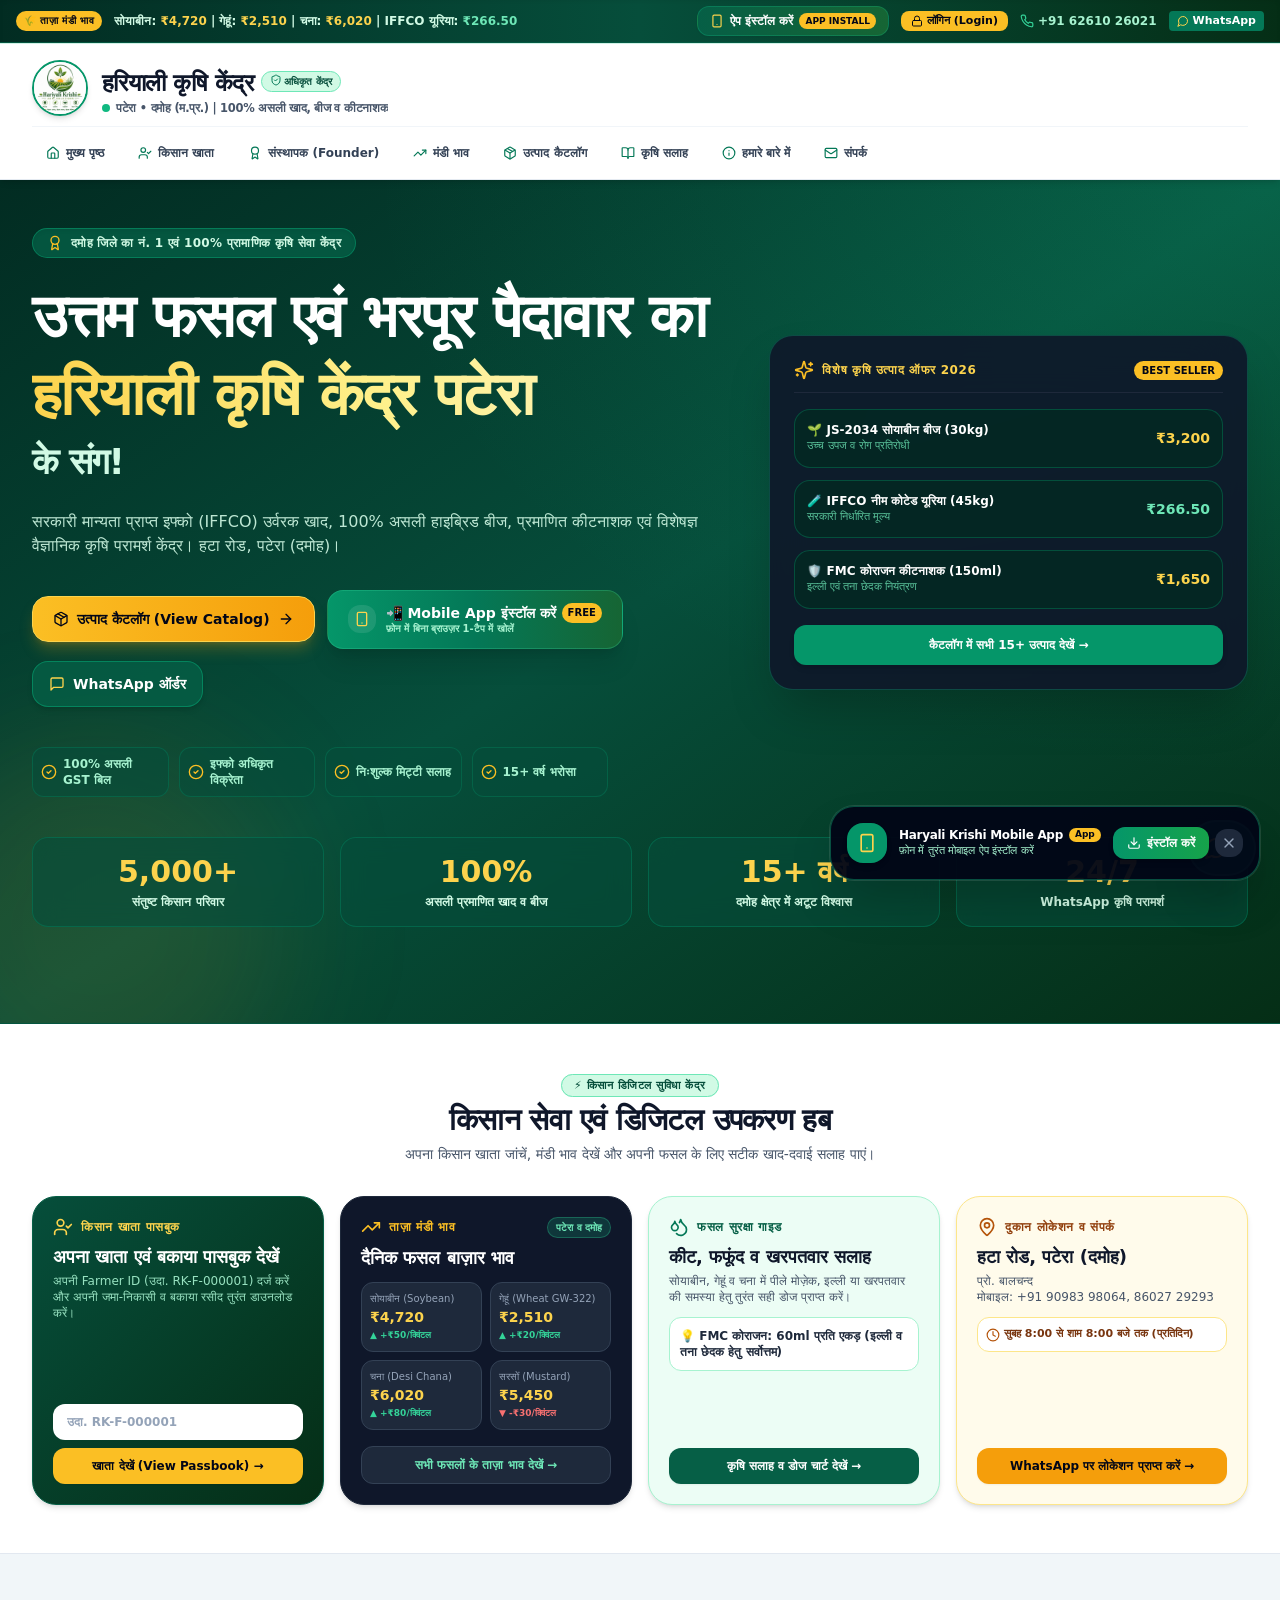
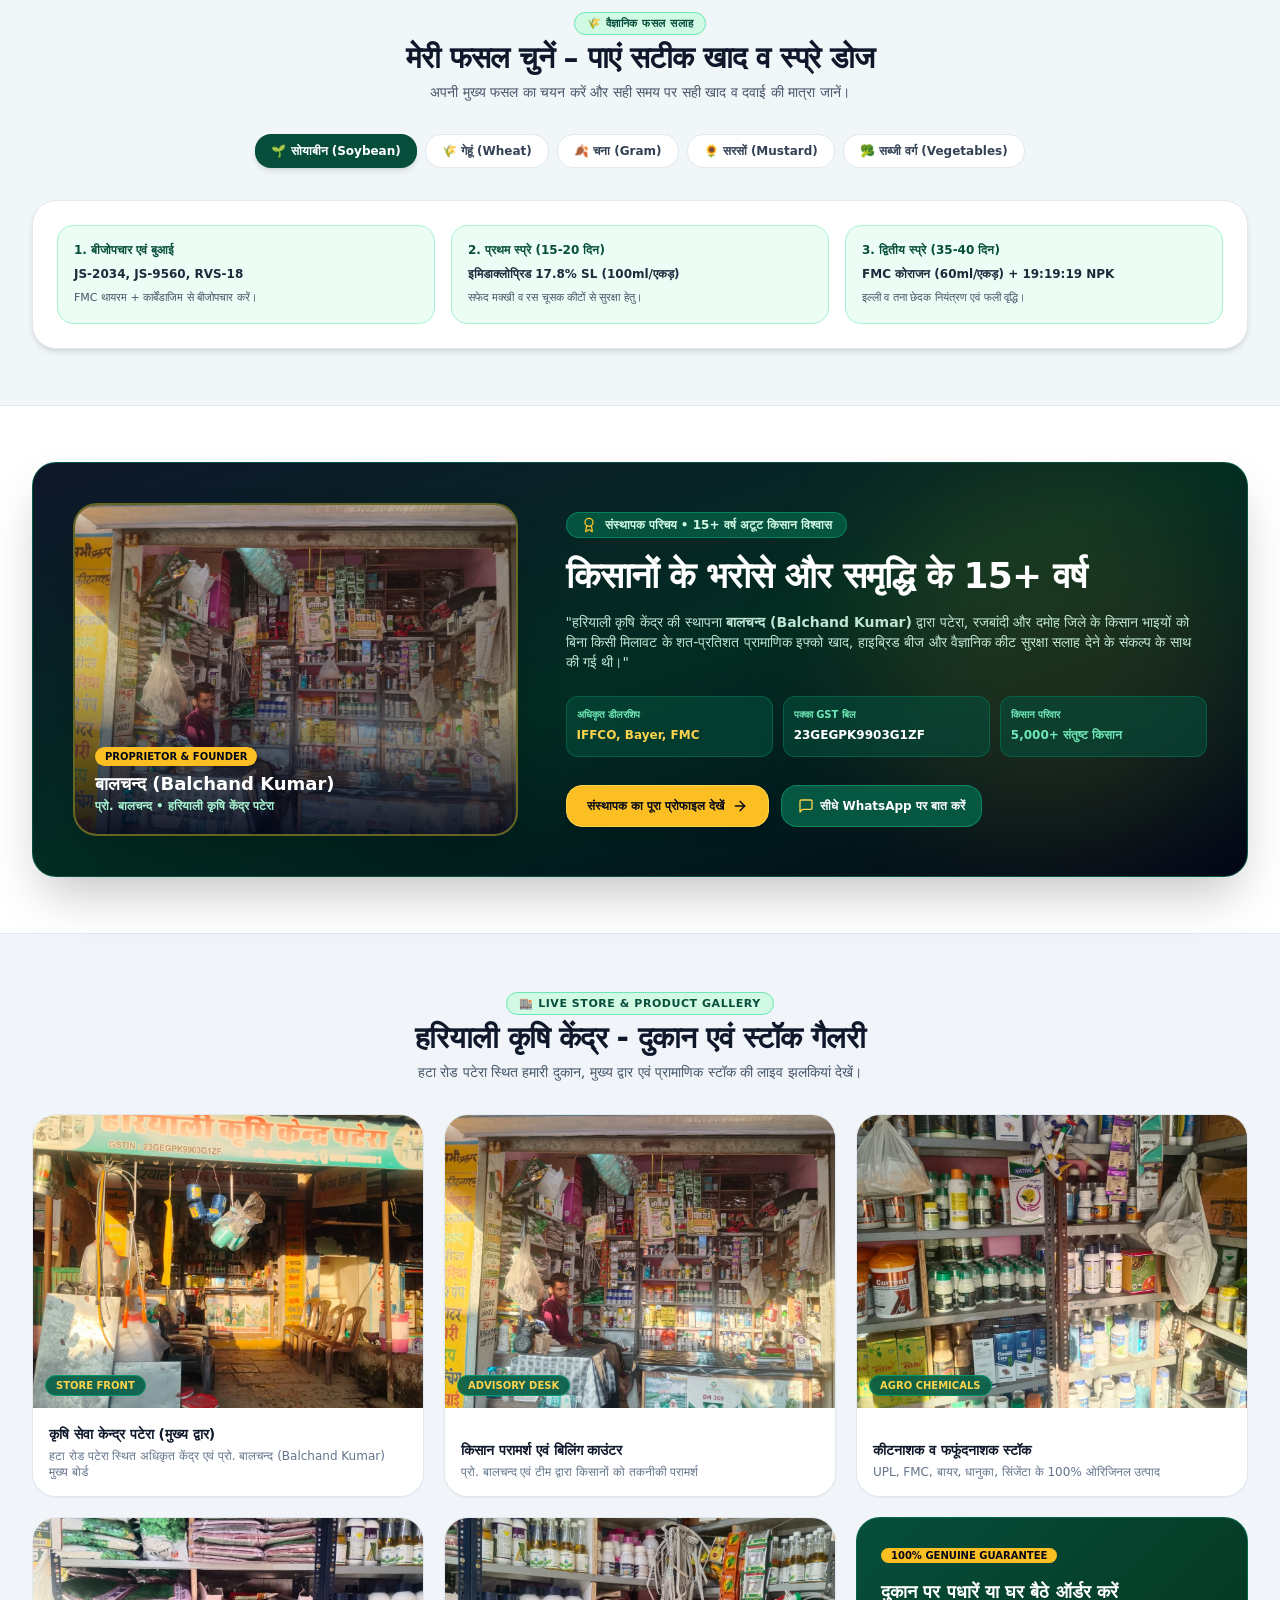
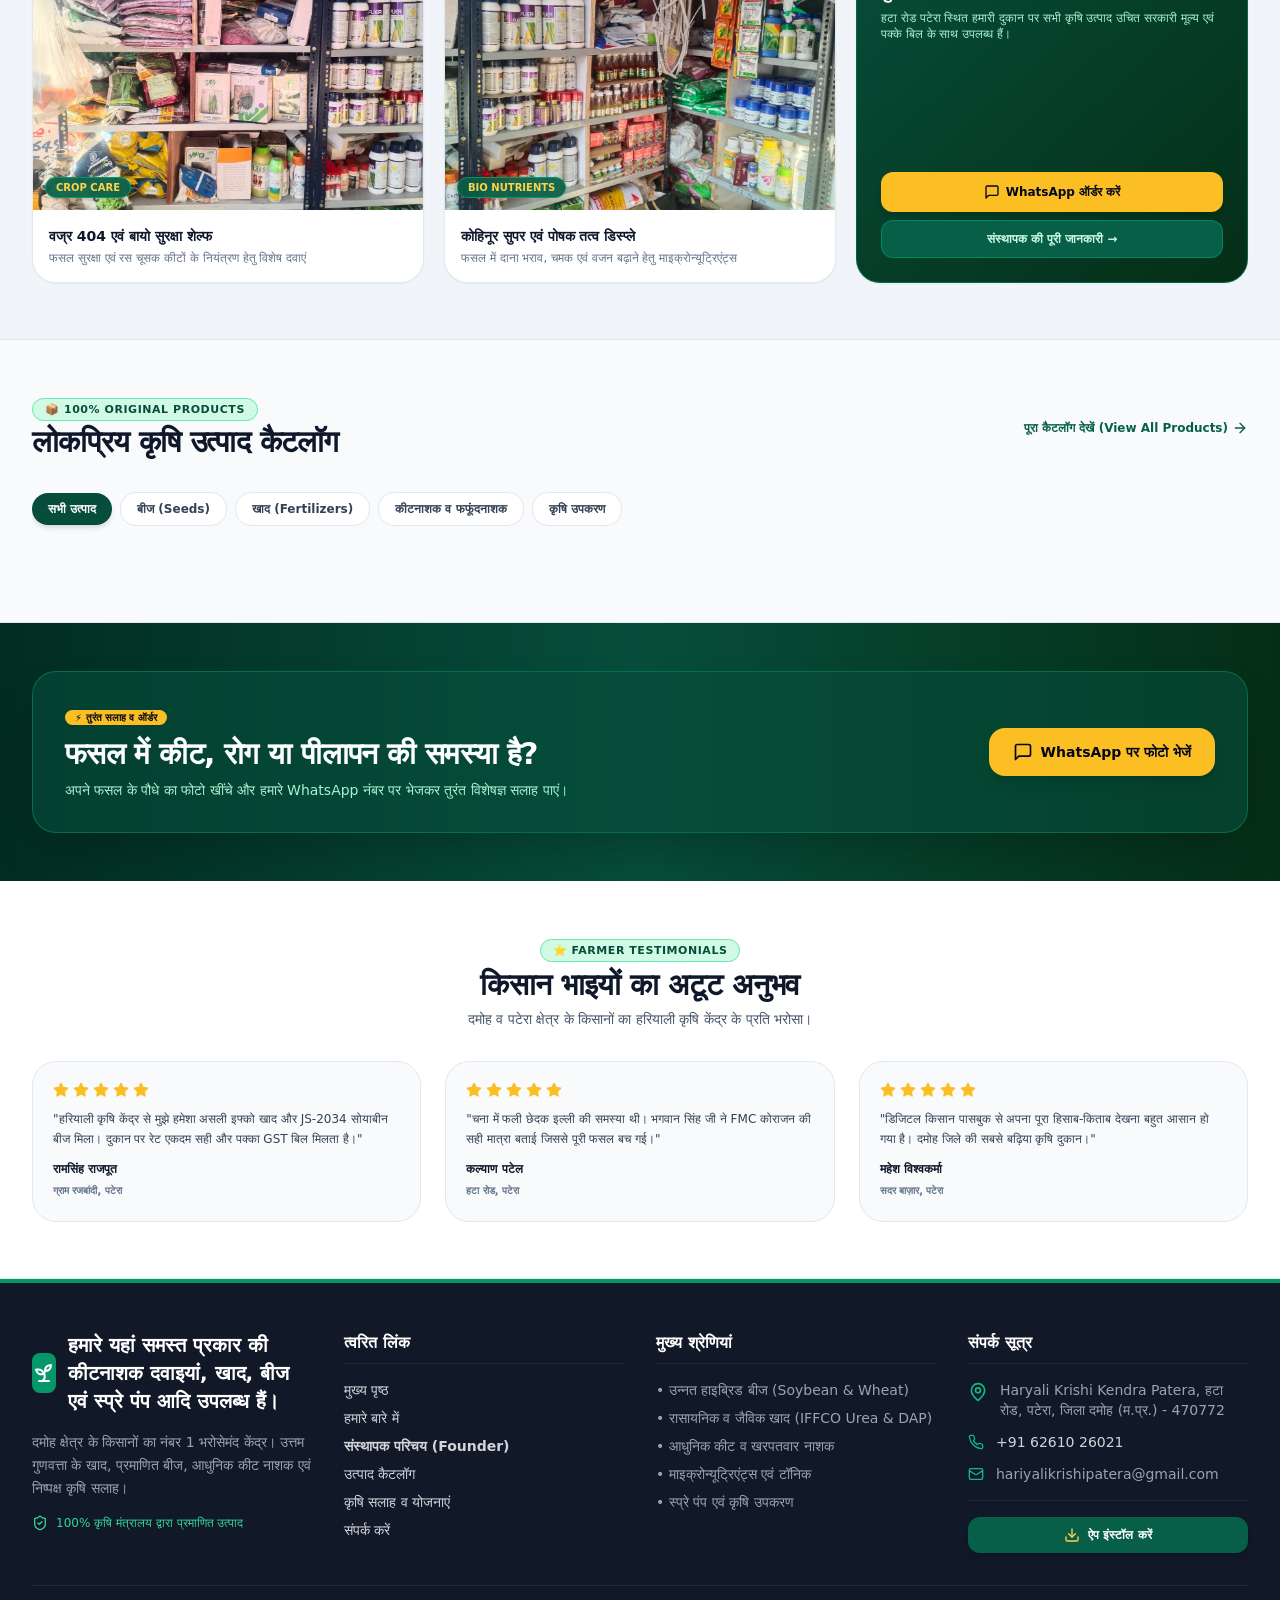
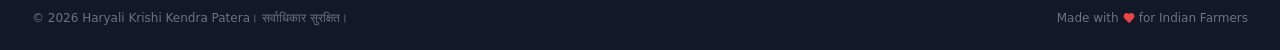
==== about/index.html @ ace5ccc9 "Initial production-grade open-source release" ====
<!doctype html>
<html lang="hi" dir="ltr">
  <head>
    <meta http-equiv="Cache-Control" content="no-cache, no-store, must-revalidate" />
    <meta http-equiv="Pragma" content="no-cache" />
    <meta http-equiv="Expires" content="0" />
    <meta charset="UTF-8" />
    <meta name="viewport" content="width=device-width, initial-scale=1.0, maximum-scale=5.0, user-scalable=yes, viewport-fit=cover" />
    <meta http-equiv="X-UA-Compatible" content="IE=edge" />

    <!-- Favicon & PWA Icons -->
    <link rel="icon" type="image/png" sizes="32x32" href="/favicon-32x32.png" />
    <link rel="icon" type="image/png" sizes="16x16" href="/favicon-16x16.png" />
    <link rel="icon" type="image/png" href="/favicon.png" />
    <link rel="icon" type="image/jpeg" href="/logo.jpg" />
    <link rel="shortcut icon" type="image/x-icon" href="/favicon.ico" />
    <link rel="apple-touch-icon" sizes="180x180" href="/apple-touch-icon.png" />
    <link rel="manifest" href="/site.webmanifest" />
    <meta name="theme-color" content="#047857" />
    <meta name="color-scheme" content="light dark" />

    <!-- Google Typography Fonts -->
    <link rel="preconnect" href="https://fonts.googleapis.com" />
    <link rel="preconnect" href="https://fonts.gstatic.com" crossorigin />
    <link href="https://fonts.googleapis.com/css2?family=Hind:wght@400;500;600;700&family=Plus+Jakarta+Sans:wght@400;500;600;700;800&display=swap" rel="stylesheet" />

    <!-- Primary SEO Meta Tags -->
    <title>हरियाली कृषि केंद्र पटेरा | Hariyali Krishi Kendra • प्रो. बालचन्द (Balchand Kumar) (Balchand Kumar)</title>
    <meta name="title" content="हरियाली कृषि केंद्र पटेरा | Hariyali Krishi Kendra • प्रो. बालचन्द (Balchand Kumar) (Balchand Kumar)" />
    <meta name="description" content="हरियाली कृषि केंद्र, मेन रोड, पटेरा (दमोह म.प्र.) 470772 — प्रो. बालचन्द (Balchand Kumar) (+91 62610 26021)। 100% असली प्रमाणित बीज, इफ्को खाद (यूरिया, डीएपी), कीटनाशक, फफूंदनाशक, टॉनिक व रोजाना लाइव मंडी भाव। GSTIN: 23GEGPK9903G1ZF।" />
    <meta name="keywords" content="हरियाली कृषि केंद्र, हरियाली कृषि केंद्र पटेरा, बालचन्द पटेरा, Hariyali Krishi Kendra, Balchand Kumar, Hariyali Krishi Agri Solutions, fertilizer shop patera, seed store patera damoh, patera mandi bhav, damoh krishi kendra, IFFCO urea patera, kisaan dukan patera, 23GEGPK9903G1ZF" />
    <meta name="author" content="Balchand Kumar - Hariyali Krishi Kendra Patera" />
    <meta name="robots" content="index, follow, max-image-preview:large, max-snippet:-1, max-video-preview:-1" />
    <link rel="canonical" href="https://greenyellow-clam-355217.hostingersite.com/" />

    <!-- GEO / Local Search Geographic Tags (Patera, Damoh, MP) -->
    <meta name="geo.region" content="IN-MP" />
    <meta name="geo.placename" content="Main Road, Patera, Damoh, Madhya Pradesh, 470772, India" />
    <meta name="geo.position" content="23.9960;79.6823" />
    <meta name="ICBM" content="23.9960, 79.6823" />

    <!-- Open Graph (OG) / WhatsApp / Facebook Link Sharing Meta Tags -->
    <meta property="og:type" content="business.business" />
    <meta property="og:site_name" content="हरियाली कृषि केंद्र पटेरा (Hariyali Krishi Kendra)" />
    <meta property="og:title" content="हरियाली कृषि केंद्र पटेरा | प्रो. बालचन्द (Balchand Kumar)" />
    <meta property="og:description" content="किसान का विश्वास, हमारी पहचान - सरकारी मान्यता प्राप्त बीज, इफ्को उर्वरक खाद, कीटनाशक व दैनिक लाइव मंडी भाव | मेन रोड पटेरा (दमोह म.प्र.) फोन: +91 62610 26021" />
    <meta property="og:url" content="https://greenyellow-clam-355217.hostingersite.com/" />
    <meta property="og:image" content="https://greenyellow-clam-355217.hostingersite.com/store_front.jpg" />
    <meta property="og:image:secure_url" content="https://greenyellow-clam-355217.hostingersite.com/store_front.jpg" />
    <meta property="og:image:type" content="image/jpeg" />
    <meta property="og:image:width" content="1200" />
    <meta property="og:image:height" content="630" />
    <meta property="og:image:alt" content="हरियाली कृषि केंद्र पटेरा मुख्य दुकान" />
    <meta property="og:locale" content="hi_IN" />
    <meta property="business:contact_data:street_address" content="Main Road, Patera" />
    <meta property="business:contact_data:locality" content="Patera" />
    <meta property="business:contact_data:region" content="Madhya Pradesh" />
    <meta property="business:contact_data:postal_code" content="470772" />
    <meta property="business:contact_data:country_name" content="India" />
    <meta property="business:contact_data:phone_number" content="+916261026021" />

    <!-- Twitter Card Meta Tags -->
    <meta name="twitter:card" content="summary_large_image" />
    <meta name="twitter:url" content="https://greenyellow-clam-355217.hostingersite.com/" />
    <meta name="twitter:title" content="हरियाली कृषि केंद्र पटेरा | Hariyali Krishi Kendra" />
    <meta name="twitter:description" content="किसान का विश्वास, हमारी पहचान - सरकारी मान्यता प्राप्त बीज, इफ्को उर्वरक खाद, कीटनाशक व दैनिक मंडी भाव | प्रो. बालचन्द (Balchand Kumar) (+91 62610 26021)" />
    <meta name="twitter:image" content="https://greenyellow-clam-355217.hostingersite.com/store_front.jpg" />
    <meta name="twitter:image:alt" content="Hariyali Krishi Kendra Patera" />

    <!-- JSON-LD Multi-Schema Structured Data (Schema.org / GEO / AEO AI Search) -->

    <!-- Schema 1: LocalBusiness & Agricultural Store -->
    <script type="application/ld+json">
    {
      "@context": "https://schema.org",
      "@graph": [
        {
          "@type": ["LocalBusiness", "Store", "AgriculturalBusiness"],
          "@id": "https://greenyellow-clam-355217.hostingersite.com/#store",
          "name": "हरियाली कृषि केंद्र",
          "alternateName": [
            "हरियाली कृषि केंद्र पटेरा",
            "Hariyali Krishi Kendra",
            "Hariyali Krishi Kendra Patera",
            "Hariyali Krishi Agri Solutions",
            "बालचन्द कृषि केंद्र पटेरा"
          ],
          "legalName": "Hariyali Krishi Kendra",
          "url": "https://greenyellow-clam-355217.hostingersite.com/",
          "logo": "https://greenyellow-clam-355217.hostingersite.com/logo.jpg",
          "image": [
            "https://greenyellow-clam-355217.hostingersite.com/store_front.jpg",
            "https://greenyellow-clam-355217.hostingersite.com/store_counter.jpg",
            "https://greenyellow-clam-355217.hostingersite.com/logo.jpg"
          ],
          "description": "हरियाली कृषि केंद्र, पटेरा (दमोह म.प्र.) — प्रोप्राइटर: बालचन्द (Balchand Kumar) (+91 62610 26021)। 100% असली प्रमाणित बीज, इफ्को खाद (यूरिया, डीएपी), आधुनिक कीटनाशक, फफूंदनाशक, टॉनिक व रोजाना लाइव मंडी भाव। GSTIN: 23GEGPK9903G1ZF।",
          "slogan": "किसान का विश्वास, हमारी पहचान",
          "telephone": "+916261026021",
          "email": "hariyalikrishipatera@gmail.com",
          "vatID": "23GEGPK9903G1ZF",
          "taxID": "23GEGPK9903G1ZF",
          "priceRange": "₹₹",
          "currenciesAccepted": "INR",
          "paymentAccepted": "Cash, UPI, PhonePe, Google Pay, Bank Transfer, Udhaar",
          "address": {
            "@type": "PostalAddress",
            "streetAddress": "Main Road, Patera",
            "addressLocality": "Patera",
            "addressRegion": "Madhya Pradesh",
            "postalCode": "470772",
            "addressCountry": "IN"
          },
          "geo": {
            "@type": "GeoCoordinates",
            "latitude": 23.995993,
            "longitude": 79.682277
          },
          "hasMap": "https://share.google/1FEpTYPZOABbz85Vl",
          "areaServed": [
            { "@type": "AdministrativeArea", "name": "Patera" },
            { "@type": "AdministrativeArea", "name": "Damoh" },
            { "@type": "AdministrativeArea", "name": "Hatta" },
            { "@type": "AdministrativeArea", "name": "Madhya Pradesh" }
          ],
          "openingHoursSpecification": [
            {
              "@type": "OpeningHoursSpecification",
              "dayOfWeek": ["Monday", "Tuesday", "Wednesday", "Thursday", "Friday", "Saturday", "Sunday"],
              "opens": "07:00",
              "closes": "20:00"
            }
          ],
          "founder": {
            "@type": "Person",
            "@id": "https://greenyellow-clam-355217.hostingersite.com/#founder",
            "name": "बालचन्द (Balchand Kumar)",
            "alternateName": ["Balchand Kumar", "बालचन्द पटेरा"],
            "jobTitle": "प्रोप्राइटर एवं मुख्य संचालक (Proprietor)",
            "telephone": "+916261026021",
            "email": "hariyalikrishipatera@gmail.com",
            "address": {
              "@type": "PostalAddress",
              "streetAddress": "Main Road",
              "addressLocality": "Patera",
              "addressRegion": "Madhya Pradesh",
              "postalCode": "470772",
              "addressCountry": "IN"
            }
          },
          "sameAs": [
            "https://wa.me/916261026021",
            "https://share.google/1FEpTYPZOABbz85Vl",
            "https://greenyellow-clam-355217.hostingersite.com/"
          ]
        },
        {
          "@type": "WebSite",
          "@id": "https://greenyellow-clam-355217.hostingersite.com/#website",
          "url": "https://greenyellow-clam-355217.hostingersite.com/",
          "name": "हरियाली कृषि केंद्र पटेरा",
          "description": "हरियाली कृषि केंद्र पटेरा का आधिकारिक डिजिटल कृषि पोर्टल व मंडी भाव",
          "publisher": {
            "@id": "https://greenyellow-clam-355217.hostingersite.com/#store"
          },
          "inLanguage": ["hi-IN", "en-IN"]
        },
        {
          "@type": "FAQPage",
          "@id": "https://greenyellow-clam-355217.hostingersite.com/#faq",
          "mainEntity": [
            {
              "@type": "Question",
              "name": "हरियाली कृषि केंद्र पटेरा कहां स्थित है?",
              "acceptedAnswer": {
                "@type": "Answer",
                "text": "हरियाली कृषि केंद्र मेन रोड, पटेरा, जिला दमोह (मध्य प्रदेश) - 470772 में स्थित है। प्रोप्राइटर: बालचन्द (Balchand Kumar)। संपर्क मोबाइल व WhatsApp: +91 62610 26021।"
              }
            },
            {
              "@type": "Question",
              "name": "हरियाली कृषि केंद्र का जीएसटी नंबर (GSTIN) क्या है?",
              "acceptedAnswer": {
                "@type": "Answer",
                "text": "हरियाली कृषि केंद्र का आधिकारिक एवं वैध जीएसटी नंबर 23GEGPK9903G1ZF है।"
              }
            },
            {
              "@type": "Question",
              "name": "हरियाली कृषि केंद्र पर कौन-कौन से कृषि उत्पाद मिलते हैं?",
              "acceptedAnswer": {
                "@type": "Answer",
                "text": "यहाँ 100% असली व प्रमाणित बीज (सोयाबीन, गेहूं, चना, सरसों), इफ्को खाद (यूरिया, डीएपी, एनपीके, नैनो यूरिया), ब्रांडेड कीटनाशक, खरपतवारनाशक, फफूंदनाशक, टॉनिक एवं कृषि स्प्रे उपकरण पक्के बिल के साथ मिलते हैं।"
              }
            },
            {
              "@type": "Question",
              "name": "दमोह और पटेरा का आज का लाइव मंडी भाव कैसे देखें?",
              "acceptedAnswer": {
                "@type": "Answer",
                "text": "हरियाली कृषि केंद्र की आधिकारिक वेबसाइट पर रोजाना दमोह, पटेरा व आसपास की मंडियों के सोयाबीन, चना, गेहूं, सरसों व मसूर के दैनिक ताजा मंडी भाव लाइव देखे जा सकते हैं।"
              }
            }
          ]
        }
      ]
    }
    </script>
    <script type="module" crossorigin src="/assets/index-HKK2026.js"></script>
    <link rel="stylesheet" crossorigin href="/assets/index-bU7Eu-W5.css">
  </head>
  <body>
    <div id="root"></div>
  </body>
</html>
---- assets/index-bU7Eu-W5.css ----
*,:before,:after{--tw-border-spacing-x: 0;--tw-border-spacing-y: 0;--tw-translate-x: 0;--tw-translate-y: 0;--tw-rotate: 0;--tw-skew-x: 0;--tw-skew-y: 0;--tw-scale-x: 1;--tw-scale-y: 1;--tw-pan-x: ;--tw-pan-y: ;--tw-pinch-zoom: ;--tw-scroll-snap-strictness: proximity;--tw-gradient-from-position: ;--tw-gradient-via-position: ;--tw-gradient-to-position: ;--tw-ordinal: ;--tw-slashed-zero: ;--tw-numeric-figure: ;--tw-numeric-spacing: ;--tw-numeric-fraction: ;--tw-ring-inset: ;--tw-ring-offset-width: 0px;--tw-ring-offset-color: #fff;--tw-ring-color: rgb(59 130 246 / .5);--tw-ring-offset-shadow: 0 0 #0000;--tw-ring-shadow: 0 0 #0000;--tw-shadow: 0 0 #0000;--tw-shadow-colored: 0 0 #0000;--tw-blur: ;--tw-brightness: ;--tw-contrast: ;--tw-grayscale: ;--tw-hue-rotate: ;--tw-invert: ;--tw-saturate: ;--tw-sepia: ;--tw-drop-shadow: ;--tw-backdrop-blur: ;--tw-backdrop-brightness: ;--tw-backdrop-contrast: ;--tw-backdrop-grayscale: ;--tw-backdrop-hue-rotate: ;--tw-backdrop-invert: ;--tw-backdrop-opacity: ;--tw-backdrop-saturate: ;--tw-backdrop-sepia: ;--tw-contain-size: ;--tw-contain-layout: ;--tw-contain-paint: ;--tw-contain-style: }::backdrop{--tw-border-spacing-x: 0;--tw-border-spacing-y: 0;--tw-translate-x: 0;--tw-translate-y: 0;--tw-rotate: 0;--tw-skew-x: 0;--tw-skew-y: 0;--tw-scale-x: 1;--tw-scale-y: 1;--tw-pan-x: ;--tw-pan-y: ;--tw-pinch-zoom: ;--tw-scroll-snap-strictness: proximity;--tw-gradient-from-position: ;--tw-gradient-via-position: ;--tw-gradient-to-position: ;--tw-ordinal: ;--tw-slashed-zero: ;--tw-numeric-figure: ;--tw-numeric-spacing: ;--tw-numeric-fraction: ;--tw-ring-inset: ;--tw-ring-offset-width: 0px;--tw-ring-offset-color: #fff;--tw-ring-color: rgb(59 130 246 / .5);--tw-ring-offset-shadow: 0 0 #0000;--tw-ring-shadow: 0 0 #0000;--tw-shadow: 0 0 #0000;--tw-shadow-colored: 0 0 #0000;--tw-blur: ;--tw-brightness: ;--tw-contrast: ;--tw-grayscale: ;--tw-hue-rotate: ;--tw-invert: ;--tw-saturate: ;--tw-sepia: ;--tw-drop-shadow: ;--tw-backdrop-blur: ;--tw-backdrop-brightness: ;--tw-backdrop-contrast: ;--tw-backdrop-grayscale: ;--tw-backdrop-hue-rotate: ;--tw-backdrop-invert: ;--tw-backdrop-opacity: ;--tw-backdrop-saturate: ;--tw-backdrop-sepia: ;--tw-contain-size: ;--tw-contain-layout: ;--tw-contain-paint: ;--tw-contain-style: }*,:before,:after{box-sizing:border-box;border-width:0;border-style:solid;border-color:#e5e7eb}:before,:after{--tw-content: ""}html,:host{line-height:1.5;-webkit-text-size-adjust:100%;-moz-tab-size:4;-o-tab-size:4;tab-size:4;font-family:ui-sans-serif,system-ui,sans-serif,"Apple Color Emoji","Segoe UI Emoji",Segoe UI Symbol,"Noto Color Emoji";font-feature-settings:normal;font-variation-settings:normal;-webkit-tap-highlight-color:transparent}body{margin:0;line-height:inherit}hr{height:0;color:inherit;border-top-width:1px}abbr:where([title]){-webkit-text-decoration:underline dotted;text-decoration:underline dotted}h1,h2,h3,h4,h5,h6{font-size:inherit;font-weight:inherit}a{color:inherit;text-decoration:inherit}b,strong{font-weight:bolder}code,kbd,samp,pre{font-family:ui-monospace,SFMono-Regular,Menlo,Monaco,Consolas,Liberation Mono,Courier New,monospace;font-feature-settings:normal;font-variation-settings:normal;font-size:1em}small{font-size:80%}sub,sup{font-size:75%;line-height:0;position:relative;vertical-align:baseline}sub{bottom:-.25em}sup{top:-.5em}table{text-indent:0;border-color:inherit;border-collapse:collapse}button,input,optgroup,select,textarea{font-family:inherit;font-feature-settings:inherit;font-variation-settings:inherit;font-size:100%;font-weight:inherit;line-height:inherit;letter-spacing:inherit;color:inherit;margin:0;padding:0}button,select{text-transform:none}button,input:where([type=button]),input:where([type=reset]),input:where([type=submit]){-webkit-appearance:button;background-color:transparent;background-image:none}:-moz-focusring{outline:auto}:-moz-ui-invalid{box-shadow:none}progress{vertical-align:baseline}::-webkit-inner-spin-button,::-webkit-outer-spin-button{height:auto}[type=search]{-webkit-appearance:textfield;outline-offset:-2px}::-webkit-search-decoration{-webkit-appearance:none}::-webkit-file-upload-button{-webkit-appearance:button;font:inherit}summary{display:list-item}blockquote,dl,dd,h1,h2,h3,h4,h5,h6,hr,figure,p,pre{margin:0}fieldset{margin:0;padding:0}legend{padding:0}ol,ul,menu{list-style:none;margin:0;padding:0}dialog{padding:0}textarea{resize:vertical}input::-moz-placeholder,textarea::-moz-placeholder{opacity:1;color:#9ca3af}input::placeholder,textarea::placeholder{opacity:1;color:#9ca3af}button,[role=button]{cursor:pointer}:disabled{cursor:default}img,svg,video,canvas,audio,iframe,embed,object{display:block;vertical-align:middle}img,video{max-width:100%;height:auto}[hidden]:where(:not([hidden=until-found])){display:none}html,body{font-family:Plus Jakarta Sans,Hind,system-ui,-apple-system,sans-serif;overflow-x:hidden;max-width:100vw;width:100%;-webkit-tap-highlight-color:transparent;touch-action:manipulation;background-color:#f8fafc;color:#0f172a;-webkit-font-smoothing:antialiased;-moz-osx-font-smoothing:grayscale}@media (max-width: 640px){input,select,textarea{font-size:16px!important}}.container{width:100%}@media (min-width: 640px){.container{max-width:640px}}@media (min-width: 768px){.container{max-width:768px}}@media (min-width: 1024px){.container{max-width:1024px}}@media (min-width: 1280px){.container{max-width:1280px}}@media (min-width: 1536px){.container{max-width:1536px}}.pointer-events-none{pointer-events:none}.visible{visibility:visible}.invisible{visibility:hidden}.collapse{visibility:collapse}.static{position:static}.fixed{position:fixed}.absolute{position:absolute}.relative{position:relative}.sticky{position:sticky}.inset-0{top:0;right:0;bottom:0;left:0}.inset-x-0{left:0;right:0}.inset-y-0{top:0;bottom:0}.-bottom-24{bottom:-6rem}.-left-24{left:-6rem}.bottom-0{bottom:0}.bottom-2{bottom:.5rem}.bottom-20{bottom:5rem}.bottom-3{bottom:.75rem}.bottom-4{bottom:1rem}.bottom-6{bottom:1.5rem}.left-0{left:0}.left-2{left:.5rem}.left-2\.5{left:.625rem}.left-3{left:.75rem}.left-3\.5{left:.875rem}.right-0{right:0}.right-2{right:.5rem}.right-3{right:.75rem}.right-4{right:1rem}.right-6{right:1.5rem}.top-0{top:0}.top-1\/2{top:50%}.top-2{top:.5rem}.top-2\.5{top:.625rem}.top-3{top:.75rem}.top-3\.5{top:.875rem}.top-4{top:1rem}.top-full{top:100%}.z-10{z-index:10}.z-20{z-index:20}.z-30{z-index:30}.z-40{z-index:40}.z-50{z-index:50}.z-\[100\]{z-index:100}.col-span-1{grid-column:span 1 / span 1}.col-span-12{grid-column:span 12 / span 12}.col-span-2{grid-column:span 2 / span 2}.col-span-3{grid-column:span 3 / span 3}.col-span-4{grid-column:span 4 / span 4}.col-span-5{grid-column:span 5 / span 5}.col-span-6{grid-column:span 6 / span 6}.col-span-7{grid-column:span 7 / span 7}.mx-1{margin-left:.25rem;margin-right:.25rem}.mx-2{margin-left:.5rem;margin-right:.5rem}.mx-auto{margin-left:auto;margin-right:auto}.my-0\.5{margin-top:.125rem;margin-bottom:.125rem}.my-1{margin-top:.25rem;margin-bottom:.25rem}.my-2{margin-top:.5rem;margin-bottom:.5rem}.my-8{margin-top:2rem;margin-bottom:2rem}.my-auto{margin-top:auto;margin-bottom:auto}.-mt-6{margin-top:-1.5rem}.mb-0\.5{margin-bottom:.125rem}.mb-1{margin-bottom:.25rem}.mb-1\.5{margin-bottom:.375rem}.mb-10{margin-bottom:2.5rem}.mb-2{margin-bottom:.5rem}.mb-3{margin-bottom:.75rem}.mb-4{margin-bottom:1rem}.mb-5{margin-bottom:1.25rem}.mb-6{margin-bottom:1.5rem}.mb-8{margin-bottom:2rem}.ml-1{margin-left:.25rem}.ml-1\.5{margin-left:.375rem}.ml-2{margin-left:.5rem}.ml-auto{margin-left:auto}.mr-0\.5{margin-right:.125rem}.mr-1{margin-right:.25rem}.mr-1\.5{margin-right:.375rem}.mr-2{margin-right:.5rem}.mt-0\.5{margin-top:.125rem}.mt-1{margin-top:.25rem}.mt-1\.5{margin-top:.375rem}.mt-10{margin-top:2.5rem}.mt-12{margin-top:3rem}.mt-2{margin-top:.5rem}.mt-2\.5{margin-top:.625rem}.mt-3{margin-top:.75rem}.mt-4{margin-top:1rem}.mt-5{margin-top:1.25rem}.mt-6{margin-top:1.5rem}.mt-8{margin-top:2rem}.line-clamp-1{overflow:hidden;display:-webkit-box;-webkit-box-orient:vertical;-webkit-line-clamp:1}.line-clamp-2{overflow:hidden;display:-webkit-box;-webkit-box-orient:vertical;-webkit-line-clamp:2}.block{display:block}.inline-block{display:inline-block}.inline{display:inline}.flex{display:flex}.inline-flex{display:inline-flex}.table{display:table}.grid{display:grid}.hidden{display:none}.aspect-\[4\/3\]{aspect-ratio:4/3}.h-1{height:.25rem}.h-10{height:2.5rem}.h-11{height:2.75rem}.h-12{height:3rem}.h-14{height:3.5rem}.h-16{height:4rem}.h-2{height:.5rem}.h-2\.5{height:.625rem}.h-20{height:5rem}.h-3{height:.75rem}.h-3\.5{height:.875rem}.h-32{height:8rem}.h-36{height:9rem}.h-4{height:1rem}.h-44{height:11rem}.h-48{height:12rem}.h-5{height:1.25rem}.h-6{height:1.5rem}.h-7{height:1.75rem}.h-8{height:2rem}.h-9{height:2.25rem}.h-96{height:24rem}.h-\[90vh\]{height:90vh}.h-full{height:100%}.max-h-20{max-height:5rem}.max-h-32{max-height:8rem}.max-h-60{max-height:15rem}.max-h-72{max-height:18rem}.max-h-80{max-height:20rem}.max-h-96{max-height:24rem}.max-h-\[360px\]{max-height:360px}.max-h-\[420px\]{max-height:420px}.max-h-\[72vh\]{max-height:72vh}.max-h-\[75vh\]{max-height:75vh}.max-h-\[80vh\]{max-height:80vh}.max-h-\[90vh\]{max-height:90vh}.max-h-\[92vh\]{max-height:92vh}.max-h-\[94vh\]{max-height:94vh}.max-h-full{max-height:100%}.min-h-\[100px\]{min-height:100px}.min-h-\[1040px\]{min-height:1040px}.min-h-\[1050px\]{min-height:1050px}.min-h-\[16px\]{min-height:16px}.min-h-\[38px\]{min-height:38px}.min-h-\[400px\]{min-height:400px}.min-h-\[70px\]{min-height:70px}.min-h-\[75px\]{min-height:75px}.min-h-\[960px\]{min-height:960px}.min-h-full{min-height:100%}.min-h-screen{min-height:100vh}.w-1{width:.25rem}.w-10{width:2.5rem}.w-11{width:2.75rem}.w-12{width:3rem}.w-13{width:3.25rem}.w-14{width:3.5rem}.w-16{width:4rem}.w-2{width:.5rem}.w-2\.5{width:.625rem}.w-20{width:5rem}.w-24{width:6rem}.w-28{width:7rem}.w-3{width:.75rem}.w-3\.5{width:.875rem}.w-36{width:9rem}.w-4{width:1rem}.w-44{width:11rem}.w-48{width:12rem}.w-5{width:1.25rem}.w-6{width:1.5rem}.w-64{width:16rem}.w-7{width:1.75rem}.w-72{width:18rem}.w-8{width:2rem}.w-80{width:20rem}.w-9{width:2.25rem}.w-96{width:24rem}.w-\[10\%\]{width:10%}.w-\[11\%\]{width:11%}.w-\[12\%\]{width:12%}.w-\[16\%\]{width:16%}.w-\[18\%\]{width:18%}.w-\[20\%\]{width:20%}.w-\[300px\]{width:300px}.w-\[36\%\]{width:36%}.w-\[41\%\]{width:41%}.w-\[5\%\]{width:5%}.w-\[7\%\]{width:7%}.w-\[740px\]{width:740px}.w-\[760px\]{width:760px}.w-\[8\%\]{width:8%}.w-\[9\%\]{width:9%}.w-auto{width:auto}.w-full{width:100%}.w-max{width:-moz-max-content;width:max-content}.w-px{width:1px}.min-w-0{min-width:0px}.min-w-\[100px\]{min-width:100px}.min-w-\[1100px\]{min-width:1100px}.min-w-\[110px\]{min-width:110px}.min-w-\[120px\]{min-width:120px}.min-w-\[130px\]{min-width:130px}.min-w-\[140px\]{min-width:140px}.min-w-\[150px\]{min-width:150px}.min-w-\[180px\]{min-width:180px}.min-w-\[50px\]{min-width:50px}.min-w-\[65px\]{min-width:65px}.min-w-\[700px\]{min-width:700px}.min-w-\[70px\]{min-width:70px}.min-w-\[75px\]{min-width:75px}.min-w-\[80px\]{min-width:80px}.min-w-\[85px\]{min-width:85px}.min-w-\[90px\]{min-width:90px}.min-w-\[95px\]{min-width:95px}.min-w-max{min-width:-moz-max-content;min-width:max-content}.max-w-0{max-width:0px}.max-w-2xl{max-width:42rem}.max-w-3xl{max-width:48rem}.max-w-4xl{max-width:56rem}.max-w-5xl{max-width:64rem}.max-w-6xl{max-width:72rem}.max-w-7xl{max-width:80rem}.max-w-\[120px\]{max-width:120px}.max-w-\[200px\]{max-width:200px}.max-w-\[85vw\]{max-width:85vw}.max-w-full{max-width:100%}.max-w-lg{max-width:32rem}.max-w-md{max-width:28rem}.max-w-sm{max-width:24rem}.max-w-xl{max-width:36rem}.max-w-xs{max-width:20rem}.flex-1{flex:1 1 0%}.flex-shrink-0,.shrink-0{flex-shrink:0}.table-fixed{table-layout:fixed}.border-collapse{border-collapse:collapse}.-translate-y-1\/2{--tw-translate-y: -50%;transform:translate(var(--tw-translate-x),var(--tw-translate-y)) rotate(var(--tw-rotate)) skew(var(--tw-skew-x)) skewY(var(--tw-skew-y)) scaleX(var(--tw-scale-x)) scaleY(var(--tw-scale-y))}.translate-x-0\.5{--tw-translate-x: .125rem;transform:translate(var(--tw-translate-x),var(--tw-translate-y)) rotate(var(--tw-rotate)) skew(var(--tw-skew-x)) skewY(var(--tw-skew-y)) scaleX(var(--tw-scale-x)) scaleY(var(--tw-scale-y))}.translate-x-1{--tw-translate-x: .25rem;transform:translate(var(--tw-translate-x),var(--tw-translate-y)) rotate(var(--tw-rotate)) skew(var(--tw-skew-x)) skewY(var(--tw-skew-y)) scaleX(var(--tw-scale-x)) scaleY(var(--tw-scale-y))}.rotate-180{--tw-rotate: 180deg;transform:translate(var(--tw-translate-x),var(--tw-translate-y)) rotate(var(--tw-rotate)) skew(var(--tw-skew-x)) skewY(var(--tw-skew-y)) scaleX(var(--tw-scale-x)) scaleY(var(--tw-scale-y))}.scale-105{--tw-scale-x: 1.05;--tw-scale-y: 1.05;transform:translate(var(--tw-translate-x),var(--tw-translate-y)) rotate(var(--tw-rotate)) skew(var(--tw-skew-x)) skewY(var(--tw-skew-y)) scaleX(var(--tw-scale-x)) scaleY(var(--tw-scale-y))}.transform{transform:translate(var(--tw-translate-x),var(--tw-translate-y)) rotate(var(--tw-rotate)) skew(var(--tw-skew-x)) skewY(var(--tw-skew-y)) scaleX(var(--tw-scale-x)) scaleY(var(--tw-scale-y))}@keyframes bounce{0%,to{transform:translateY(-25%);animation-timing-function:cubic-bezier(.8,0,1,1)}50%{transform:none;animation-timing-function:cubic-bezier(0,0,.2,1)}}.animate-bounce{animation:bounce 1s infinite}@keyframes ping{75%,to{transform:scale(2);opacity:0}}.animate-ping{animation:ping 1s cubic-bezier(0,0,.2,1) infinite}@keyframes pulse{50%{opacity:.5}}.animate-pulse{animation:pulse 2s cubic-bezier(.4,0,.6,1) infinite}@keyframes spin{to{transform:rotate(360deg)}}.animate-spin{animation:spin 1s linear infinite}.cursor-not-allowed{cursor:not-allowed}.cursor-pointer{cursor:pointer}.select-none{-webkit-user-select:none;-moz-user-select:none;user-select:none}.resize{resize:both}.scroll-mt-4{scroll-margin-top:1rem}.list-inside{list-style-position:inside}.list-decimal{list-style-type:decimal}.grid-cols-1{grid-template-columns:repeat(1,minmax(0,1fr))}.grid-cols-12{grid-template-columns:repeat(12,minmax(0,1fr))}.grid-cols-2{grid-template-columns:repeat(2,minmax(0,1fr))}.grid-cols-3{grid-template-columns:repeat(3,minmax(0,1fr))}.grid-cols-4{grid-template-columns:repeat(4,minmax(0,1fr))}.flex-col{flex-direction:column}.flex-wrap{flex-wrap:wrap}.items-start{align-items:flex-start}.items-end{align-items:flex-end}.items-center{align-items:center}.items-baseline{align-items:baseline}.justify-start{justify-content:flex-start}.justify-end{justify-content:flex-end}.justify-center{justify-content:center}.justify-between{justify-content:space-between}.justify-around{justify-content:space-around}.gap-1{gap:.25rem}.gap-1\.5{gap:.375rem}.gap-10{gap:2.5rem}.gap-12{gap:3rem}.gap-2{gap:.5rem}.gap-2\.5{gap:.625rem}.gap-3{gap:.75rem}.gap-3\.5{gap:.875rem}.gap-4{gap:1rem}.gap-5{gap:1.25rem}.gap-6{gap:1.5rem}.gap-8{gap:2rem}.gap-x-4{-moz-column-gap:1rem;column-gap:1rem}.gap-y-1{row-gap:.25rem}.space-x-1>:not([hidden])~:not([hidden]){--tw-space-x-reverse: 0;margin-right:calc(.25rem * var(--tw-space-x-reverse));margin-left:calc(.25rem * calc(1 - var(--tw-space-x-reverse)))}.space-x-1\.5>:not([hidden])~:not([hidden]){--tw-space-x-reverse: 0;margin-right:calc(.375rem * var(--tw-space-x-reverse));margin-left:calc(.375rem * calc(1 - var(--tw-space-x-reverse)))}.space-x-2>:not([hidden])~:not([hidden]){--tw-space-x-reverse: 0;margin-right:calc(.5rem * var(--tw-space-x-reverse));margin-left:calc(.5rem * calc(1 - var(--tw-space-x-reverse)))}.space-x-2\.5>:not([hidden])~:not([hidden]){--tw-space-x-reverse: 0;margin-right:calc(.625rem * var(--tw-space-x-reverse));margin-left:calc(.625rem * calc(1 - var(--tw-space-x-reverse)))}.space-x-3>:not([hidden])~:not([hidden]){--tw-space-x-reverse: 0;margin-right:calc(.75rem * var(--tw-space-x-reverse));margin-left:calc(.75rem * calc(1 - var(--tw-space-x-reverse)))}.space-x-3\.5>:not([hidden])~:not([hidden]){--tw-space-x-reverse: 0;margin-right:calc(.875rem * var(--tw-space-x-reverse));margin-left:calc(.875rem * calc(1 - var(--tw-space-x-reverse)))}.space-y-0\.5>:not([hidden])~:not([hidden]){--tw-space-y-reverse: 0;margin-top:calc(.125rem * calc(1 - var(--tw-space-y-reverse)));margin-bottom:calc(.125rem * var(--tw-space-y-reverse))}.space-y-1>:not([hidden])~:not([hidden]){--tw-space-y-reverse: 0;margin-top:calc(.25rem * calc(1 - var(--tw-space-y-reverse)));margin-bottom:calc(.25rem * var(--tw-space-y-reverse))}.space-y-1\.5>:not([hidden])~:not([hidden]){--tw-space-y-reverse: 0;margin-top:calc(.375rem * calc(1 - var(--tw-space-y-reverse)));margin-bottom:calc(.375rem * var(--tw-space-y-reverse))}.space-y-12>:not([hidden])~:not([hidden]){--tw-space-y-reverse: 0;margin-top:calc(3rem * calc(1 - var(--tw-space-y-reverse)));margin-bottom:calc(3rem * var(--tw-space-y-reverse))}.space-y-2>:not([hidden])~:not([hidden]){--tw-space-y-reverse: 0;margin-top:calc(.5rem * calc(1 - var(--tw-space-y-reverse)));margin-bottom:calc(.5rem * var(--tw-space-y-reverse))}.space-y-2\.5>:not([hidden])~:not([hidden]){--tw-space-y-reverse: 0;margin-top:calc(.625rem * calc(1 - var(--tw-space-y-reverse)));margin-bottom:calc(.625rem * var(--tw-space-y-reverse))}.space-y-3>:not([hidden])~:not([hidden]){--tw-space-y-reverse: 0;margin-top:calc(.75rem * calc(1 - var(--tw-space-y-reverse)));margin-bottom:calc(.75rem * var(--tw-space-y-reverse))}.space-y-3\.5>:not([hidden])~:not([hidden]){--tw-space-y-reverse: 0;margin-top:calc(.875rem * calc(1 - var(--tw-space-y-reverse)));margin-bottom:calc(.875rem * var(--tw-space-y-reverse))}.space-y-4>:not([hidden])~:not([hidden]){--tw-space-y-reverse: 0;margin-top:calc(1rem * calc(1 - var(--tw-space-y-reverse)));margin-bottom:calc(1rem * var(--tw-space-y-reverse))}.space-y-5>:not([hidden])~:not([hidden]){--tw-space-y-reverse: 0;margin-top:calc(1.25rem * calc(1 - var(--tw-space-y-reverse)));margin-bottom:calc(1.25rem * var(--tw-space-y-reverse))}.space-y-6>:not([hidden])~:not([hidden]){--tw-space-y-reverse: 0;margin-top:calc(1.5rem * calc(1 - var(--tw-space-y-reverse)));margin-bottom:calc(1.5rem * var(--tw-space-y-reverse))}.space-y-8>:not([hidden])~:not([hidden]){--tw-space-y-reverse: 0;margin-top:calc(2rem * calc(1 - var(--tw-space-y-reverse)));margin-bottom:calc(2rem * var(--tw-space-y-reverse))}.divide-x>:not([hidden])~:not([hidden]){--tw-divide-x-reverse: 0;border-right-width:calc(1px * var(--tw-divide-x-reverse));border-left-width:calc(1px * calc(1 - var(--tw-divide-x-reverse)))}.divide-y>:not([hidden])~:not([hidden]){--tw-divide-y-reverse: 0;border-top-width:calc(1px * calc(1 - var(--tw-divide-y-reverse)));border-bottom-width:calc(1px * var(--tw-divide-y-reverse))}.divide-blue-200>:not([hidden])~:not([hidden]){--tw-divide-opacity: 1;border-color:rgb(191 219 254 / var(--tw-divide-opacity, 1))}.divide-blue-300>:not([hidden])~:not([hidden]){--tw-divide-opacity: 1;border-color:rgb(147 197 253 / var(--tw-divide-opacity, 1))}.divide-blue-400>:not([hidden])~:not([hidden]){--tw-divide-opacity: 1;border-color:rgb(96 165 250 / var(--tw-divide-opacity, 1))}.divide-blue-700>:not([hidden])~:not([hidden]){--tw-divide-opacity: 1;border-color:rgb(29 78 216 / var(--tw-divide-opacity, 1))}.divide-blue-800>:not([hidden])~:not([hidden]){--tw-divide-opacity: 1;border-color:rgb(30 64 175 / var(--tw-divide-opacity, 1))}.divide-emerald-200>:not([hidden])~:not([hidden]){--tw-divide-opacity: 1;border-color:rgb(167 243 208 / var(--tw-divide-opacity, 1))}.divide-emerald-300>:not([hidden])~:not([hidden]){--tw-divide-opacity: 1;border-color:rgb(110 231 183 / var(--tw-divide-opacity, 1))}.divide-emerald-400>:not([hidden])~:not([hidden]){--tw-divide-opacity: 1;border-color:rgb(52 211 153 / var(--tw-divide-opacity, 1))}.divide-emerald-700>:not([hidden])~:not([hidden]){--tw-divide-opacity: 1;border-color:rgb(4 120 87 / var(--tw-divide-opacity, 1))}.divide-emerald-800>:not([hidden])~:not([hidden]){--tw-divide-opacity: 1;border-color:rgb(6 95 70 / var(--tw-divide-opacity, 1))}.divide-slate-100>:not([hidden])~:not([hidden]){--tw-divide-opacity: 1;border-color:rgb(241 245 249 / var(--tw-divide-opacity, 1))}.divide-slate-200>:not([hidden])~:not([hidden]){--tw-divide-opacity: 1;border-color:rgb(226 232 240 / var(--tw-divide-opacity, 1))}.divide-slate-300>:not([hidden])~:not([hidden]){--tw-divide-opacity: 1;border-color:rgb(203 213 225 / var(--tw-divide-opacity, 1))}.overflow-auto{overflow:auto}.overflow-hidden{overflow:hidden}.overflow-x-auto{overflow-x:auto}.overflow-y-auto{overflow-y:auto}.overflow-x-hidden{overflow-x:hidden}.truncate{overflow:hidden;text-overflow:ellipsis;white-space:nowrap}.whitespace-nowrap{white-space:nowrap}.break-words{overflow-wrap:break-word}.rounded{border-radius:.25rem}.rounded-2xl{border-radius:1rem}.rounded-3xl{border-radius:1.5rem}.rounded-full{border-radius:9999px}.rounded-lg{border-radius:.5rem}.rounded-md{border-radius:.375rem}.rounded-none{border-radius:0}.rounded-sm{border-radius:.125rem}.rounded-xl{border-radius:.75rem}.rounded-b-2xl{border-bottom-right-radius:1rem;border-bottom-left-radius:1rem}.rounded-t-2xl{border-top-left-radius:1rem;border-top-right-radius:1rem}.rounded-t-xl{border-top-left-radius:.75rem;border-top-right-radius:.75rem}.border{border-width:1px}.border-2{border-width:2px}.border-x{border-left-width:1px;border-right-width:1px}.border-b{border-bottom-width:1px}.border-b-2{border-bottom-width:2px}.border-l{border-left-width:1px}.border-l-4{border-left-width:4px}.border-r{border-right-width:1px}.border-t{border-top-width:1px}.border-t-2{border-top-width:2px}.border-t-4{border-top-width:4px}.border-dashed{border-style:dashed}.border-amber-100{--tw-border-opacity: 1;border-color:rgb(254 243 199 / var(--tw-border-opacity, 1))}.border-amber-200{--tw-border-opacity: 1;border-color:rgb(253 230 138 / var(--tw-border-opacity, 1))}.border-amber-200\/60{border-color:#fde68a99}.border-amber-200\/80{border-color:#fde68acc}.border-amber-200\/90{border-color:#fde68ae6}.border-amber-300{--tw-border-opacity: 1;border-color:rgb(252 211 77 / var(--tw-border-opacity, 1))}.border-amber-400{--tw-border-opacity: 1;border-color:rgb(251 191 36 / var(--tw-border-opacity, 1))}.border-amber-400\/30{border-color:#fbbf244d}.border-amber-400\/40{border-color:#fbbf2466}.border-amber-500{--tw-border-opacity: 1;border-color:rgb(245 158 11 / var(--tw-border-opacity, 1))}.border-amber-500\/30{border-color:#f59e0b4d}.border-amber-500\/40{border-color:#f59e0b66}.border-amber-600{--tw-border-opacity: 1;border-color:rgb(217 119 6 / var(--tw-border-opacity, 1))}.border-amber-600\/40{border-color:#d9770666}.border-amber-800\/80{border-color:#92400ecc}.border-blue-100{--tw-border-opacity: 1;border-color:rgb(219 234 254 / var(--tw-border-opacity, 1))}.border-blue-200{--tw-border-opacity: 1;border-color:rgb(191 219 254 / var(--tw-border-opacity, 1))}.border-blue-200\/80{border-color:#bfdbfecc}.border-blue-300{--tw-border-opacity: 1;border-color:rgb(147 197 253 / var(--tw-border-opacity, 1))}.border-blue-400{--tw-border-opacity: 1;border-color:rgb(96 165 250 / var(--tw-border-opacity, 1))}.border-blue-500\/30{border-color:#3b82f64d}.border-blue-500\/40{border-color:#3b82f666}.border-blue-600{--tw-border-opacity: 1;border-color:rgb(37 99 235 / var(--tw-border-opacity, 1))}.border-blue-700{--tw-border-opacity: 1;border-color:rgb(29 78 216 / var(--tw-border-opacity, 1))}.border-blue-800{--tw-border-opacity: 1;border-color:rgb(30 64 175 / var(--tw-border-opacity, 1))}.border-cyan-300{--tw-border-opacity: 1;border-color:rgb(103 232 249 / var(--tw-border-opacity, 1))}.border-emerald-100{--tw-border-opacity: 1;border-color:rgb(209 250 229 / var(--tw-border-opacity, 1))}.border-emerald-200{--tw-border-opacity: 1;border-color:rgb(167 243 208 / var(--tw-border-opacity, 1))}.border-emerald-200\/60{border-color:#a7f3d099}.border-emerald-200\/70{border-color:#a7f3d0b3}.border-emerald-200\/80{border-color:#a7f3d0cc}.border-emerald-200\/90{border-color:#a7f3d0e6}.border-emerald-300{--tw-border-opacity: 1;border-color:rgb(110 231 183 / var(--tw-border-opacity, 1))}.border-emerald-300\/40{border-color:#6ee7b766}.border-emerald-300\/80{border-color:#6ee7b7cc}.border-emerald-400{--tw-border-opacity: 1;border-color:rgb(52 211 153 / var(--tw-border-opacity, 1))}.border-emerald-400\/30{border-color:#34d3994d}.border-emerald-400\/40{border-color:#34d39966}.border-emerald-500{--tw-border-opacity: 1;border-color:rgb(16 185 129 / var(--tw-border-opacity, 1))}.border-emerald-500\/20{border-color:#10b98133}.border-emerald-500\/30{border-color:#10b9814d}.border-emerald-500\/40{border-color:#10b98166}.border-emerald-500\/50{border-color:#10b98180}.border-emerald-600{--tw-border-opacity: 1;border-color:rgb(5 150 105 / var(--tw-border-opacity, 1))}.border-emerald-600\/40{border-color:#05966966}.border-emerald-600\/50{border-color:#05966980}.border-emerald-600\/60{border-color:#05966999}.border-emerald-600\/70{border-color:#059669b3}.border-emerald-600\/80{border-color:#059669cc}.border-emerald-700{--tw-border-opacity: 1;border-color:rgb(4 120 87 / var(--tw-border-opacity, 1))}.border-emerald-700\/50{border-color:#04785780}.border-emerald-700\/60{border-color:#04785799}.border-emerald-700\/70{border-color:#047857b3}.border-emerald-700\/80{border-color:#047857cc}.border-emerald-800{--tw-border-opacity: 1;border-color:rgb(6 95 70 / var(--tw-border-opacity, 1))}.border-emerald-800\/40{border-color:#065f4666}.border-emerald-800\/60{border-color:#065f4699}.border-emerald-800\/80{border-color:#065f46cc}.border-gray-100{--tw-border-opacity: 1;border-color:rgb(243 244 246 / var(--tw-border-opacity, 1))}.border-gray-200{--tw-border-opacity: 1;border-color:rgb(229 231 235 / var(--tw-border-opacity, 1))}.border-gray-400{--tw-border-opacity: 1;border-color:rgb(156 163 175 / var(--tw-border-opacity, 1))}.border-gray-50{--tw-border-opacity: 1;border-color:rgb(249 250 251 / var(--tw-border-opacity, 1))}.border-gray-800{--tw-border-opacity: 1;border-color:rgb(31 41 55 / var(--tw-border-opacity, 1))}.border-green-200{--tw-border-opacity: 1;border-color:rgb(187 247 208 / var(--tw-border-opacity, 1))}.border-green-300{--tw-border-opacity: 1;border-color:rgb(134 239 172 / var(--tw-border-opacity, 1))}.border-orange-200{--tw-border-opacity: 1;border-color:rgb(254 215 170 / var(--tw-border-opacity, 1))}.border-purple-200{--tw-border-opacity: 1;border-color:rgb(233 213 255 / var(--tw-border-opacity, 1))}.border-purple-300{--tw-border-opacity: 1;border-color:rgb(216 180 254 / var(--tw-border-opacity, 1))}.border-purple-500\/30{border-color:#a855f74d}.border-red-200{--tw-border-opacity: 1;border-color:rgb(254 202 202 / var(--tw-border-opacity, 1))}.border-red-300{--tw-border-opacity: 1;border-color:rgb(252 165 165 / var(--tw-border-opacity, 1))}.border-rose-200{--tw-border-opacity: 1;border-color:rgb(254 205 211 / var(--tw-border-opacity, 1))}.border-rose-200\/80{border-color:#fecdd3cc}.border-rose-300{--tw-border-opacity: 1;border-color:rgb(253 164 175 / var(--tw-border-opacity, 1))}.border-rose-400{--tw-border-opacity: 1;border-color:rgb(251 113 133 / var(--tw-border-opacity, 1))}.border-rose-500\/30{border-color:#f43f5e4d}.border-rose-500\/40{border-color:#f43f5e66}.border-sky-200{--tw-border-opacity: 1;border-color:rgb(186 230 253 / var(--tw-border-opacity, 1))}.border-sky-500\/30{border-color:#0ea5e94d}.border-slate-100{--tw-border-opacity: 1;border-color:rgb(241 245 249 / var(--tw-border-opacity, 1))}.border-slate-200{--tw-border-opacity: 1;border-color:rgb(226 232 240 / var(--tw-border-opacity, 1))}.border-slate-200\/80{border-color:#e2e8f0cc}.border-slate-200\/90{border-color:#e2e8f0e6}.border-slate-300{--tw-border-opacity: 1;border-color:rgb(203 213 225 / var(--tw-border-opacity, 1))}.border-slate-400{--tw-border-opacity: 1;border-color:rgb(148 163 184 / var(--tw-border-opacity, 1))}.border-slate-700{--tw-border-opacity: 1;border-color:rgb(51 65 85 / var(--tw-border-opacity, 1))}.border-slate-700\/50{border-color:#33415580}.border-slate-700\/60{border-color:#33415599}.border-slate-700\/80{border-color:#334155cc}.border-slate-800{--tw-border-opacity: 1;border-color:rgb(30 41 59 / var(--tw-border-opacity, 1))}.border-slate-900{--tw-border-opacity: 1;border-color:rgb(15 23 42 / var(--tw-border-opacity, 1))}.border-teal-200{--tw-border-opacity: 1;border-color:rgb(153 246 228 / var(--tw-border-opacity, 1))}.border-teal-500\/30{border-color:#14b8a64d}.border-transparent{border-color:transparent}.border-white\/30{border-color:#ffffff4d}.border-t-green-700{--tw-border-opacity: 1;border-top-color:rgb(21 128 61 / var(--tw-border-opacity, 1))}.bg-amber-100{--tw-bg-opacity: 1;background-color:rgb(254 243 199 / var(--tw-bg-opacity, 1))}.bg-amber-200\/70{background-color:#fde68ab3}.bg-amber-400{--tw-bg-opacity: 1;background-color:rgb(251 191 36 / var(--tw-bg-opacity, 1))}.bg-amber-400\/10{background-color:#fbbf241a}.bg-amber-50{--tw-bg-opacity: 1;background-color:rgb(255 251 235 / var(--tw-bg-opacity, 1))}.bg-amber-50\/30{background-color:#fffbeb4d}.bg-amber-50\/40{background-color:#fffbeb66}.bg-amber-50\/50{background-color:#fffbeb80}.bg-amber-50\/70{background-color:#fffbebb3}.bg-amber-50\/80{background-color:#fffbebcc}.bg-amber-50\/90{background-color:#fffbebe6}.bg-amber-500{--tw-bg-opacity: 1;background-color:rgb(245 158 11 / var(--tw-bg-opacity, 1))}.bg-amber-500\/10{background-color:#f59e0b1a}.bg-amber-500\/20{background-color:#f59e0b33}.bg-amber-600{--tw-bg-opacity: 1;background-color:rgb(217 119 6 / var(--tw-bg-opacity, 1))}.bg-amber-700{--tw-bg-opacity: 1;background-color:rgb(180 83 9 / var(--tw-bg-opacity, 1))}.bg-amber-800{--tw-bg-opacity: 1;background-color:rgb(146 64 14 / var(--tw-bg-opacity, 1))}.bg-amber-950\/60{background-color:#451a0399}.bg-black{--tw-bg-opacity: 1;background-color:rgb(0 0 0 / var(--tw-bg-opacity, 1))}.bg-black\/25{background-color:#00000040}.bg-black\/50{background-color:#00000080}.bg-black\/60{background-color:#0009}.bg-blue-100{--tw-bg-opacity: 1;background-color:rgb(219 234 254 / var(--tw-bg-opacity, 1))}.bg-blue-50{--tw-bg-opacity: 1;background-color:rgb(239 246 255 / var(--tw-bg-opacity, 1))}.bg-blue-50\/10{background-color:#eff6ff1a}.bg-blue-50\/20{background-color:#eff6ff33}.bg-blue-50\/40{background-color:#eff6ff66}.bg-blue-50\/50{background-color:#eff6ff80}.bg-blue-50\/70{background-color:#eff6ffb3}.bg-blue-50\/80{background-color:#eff6ffcc}.bg-blue-50\/90{background-color:#eff6ffe6}.bg-blue-500\/20{background-color:#3b82f633}.bg-blue-600{--tw-bg-opacity: 1;background-color:rgb(37 99 235 / var(--tw-bg-opacity, 1))}.bg-blue-700{--tw-bg-opacity: 1;background-color:rgb(29 78 216 / var(--tw-bg-opacity, 1))}.bg-blue-800{--tw-bg-opacity: 1;background-color:rgb(30 64 175 / var(--tw-bg-opacity, 1))}.bg-blue-900{--tw-bg-opacity: 1;background-color:rgb(30 58 138 / var(--tw-bg-opacity, 1))}.bg-cyan-100{--tw-bg-opacity: 1;background-color:rgb(207 250 254 / var(--tw-bg-opacity, 1))}.bg-emerald-100{--tw-bg-opacity: 1;background-color:rgb(209 250 229 / var(--tw-bg-opacity, 1))}.bg-emerald-100\/40{background-color:#d1fae566}.bg-emerald-100\/70{background-color:#d1fae5b3}.bg-emerald-100\/80{background-color:#d1fae5cc}.bg-emerald-200{--tw-bg-opacity: 1;background-color:rgb(167 243 208 / var(--tw-bg-opacity, 1))}.bg-emerald-400{--tw-bg-opacity: 1;background-color:rgb(52 211 153 / var(--tw-bg-opacity, 1))}.bg-emerald-50{--tw-bg-opacity: 1;background-color:rgb(236 253 245 / var(--tw-bg-opacity, 1))}.bg-emerald-50\/10{background-color:#ecfdf51a}.bg-emerald-50\/15{background-color:#ecfdf526}.bg-emerald-50\/20{background-color:#ecfdf533}.bg-emerald-50\/25{background-color:#ecfdf540}.bg-emerald-50\/40{background-color:#ecfdf566}.bg-emerald-50\/50{background-color:#ecfdf580}.bg-emerald-50\/60{background-color:#ecfdf599}.bg-emerald-50\/70{background-color:#ecfdf5b3}.bg-emerald-50\/80{background-color:#ecfdf5cc}.bg-emerald-50\/90{background-color:#ecfdf5e6}.bg-emerald-500{--tw-bg-opacity: 1;background-color:rgb(16 185 129 / var(--tw-bg-opacity, 1))}.bg-emerald-500\/10{background-color:#10b9811a}.bg-emerald-500\/20{background-color:#10b98133}.bg-emerald-500\/30{background-color:#10b9814d}.bg-emerald-600{--tw-bg-opacity: 1;background-color:rgb(5 150 105 / var(--tw-bg-opacity, 1))}.bg-emerald-700{--tw-bg-opacity: 1;background-color:rgb(4 120 87 / var(--tw-bg-opacity, 1))}.bg-emerald-800{--tw-bg-opacity: 1;background-color:rgb(6 95 70 / var(--tw-bg-opacity, 1))}.bg-emerald-800\/60{background-color:#065f4699}.bg-emerald-800\/80{background-color:#065f46cc}.bg-emerald-800\/90{background-color:#065f46e6}.bg-emerald-900{--tw-bg-opacity: 1;background-color:rgb(6 78 59 / var(--tw-bg-opacity, 1))}.bg-emerald-900\/50{background-color:#064e3b80}.bg-emerald-900\/60{background-color:#064e3b99}.bg-emerald-900\/70{background-color:#064e3bb3}.bg-emerald-900\/90{background-color:#064e3be6}.bg-emerald-950{--tw-bg-opacity: 1;background-color:rgb(2 44 34 / var(--tw-bg-opacity, 1))}.bg-emerald-950\/60{background-color:#022c2299}.bg-emerald-950\/70{background-color:#022c22b3}.bg-emerald-950\/80{background-color:#022c22cc}.bg-gray-100{--tw-bg-opacity: 1;background-color:rgb(243 244 246 / var(--tw-bg-opacity, 1))}.bg-gray-50{--tw-bg-opacity: 1;background-color:rgb(249 250 251 / var(--tw-bg-opacity, 1))}.bg-gray-900{--tw-bg-opacity: 1;background-color:rgb(17 24 39 / var(--tw-bg-opacity, 1))}.bg-gray-900\/90{background-color:#111827e6}.bg-green-100{--tw-bg-opacity: 1;background-color:rgb(220 252 231 / var(--tw-bg-opacity, 1))}.bg-green-50{--tw-bg-opacity: 1;background-color:rgb(240 253 244 / var(--tw-bg-opacity, 1))}.bg-green-50\/40{background-color:#f0fdf466}.bg-green-700{--tw-bg-opacity: 1;background-color:rgb(21 128 61 / var(--tw-bg-opacity, 1))}.bg-indigo-700{--tw-bg-opacity: 1;background-color:rgb(67 56 202 / var(--tw-bg-opacity, 1))}.bg-orange-100{--tw-bg-opacity: 1;background-color:rgb(255 237 213 / var(--tw-bg-opacity, 1))}.bg-orange-50\/90{background-color:#fff7ede6}.bg-orange-700{--tw-bg-opacity: 1;background-color:rgb(194 65 12 / var(--tw-bg-opacity, 1))}.bg-purple-100{--tw-bg-opacity: 1;background-color:rgb(243 232 255 / var(--tw-bg-opacity, 1))}.bg-purple-50\/80{background-color:#faf5ffcc}.bg-purple-50\/90{background-color:#faf5ffe6}.bg-purple-500\/20{background-color:#a855f733}.bg-purple-700{--tw-bg-opacity: 1;background-color:rgb(126 34 206 / var(--tw-bg-opacity, 1))}.bg-red-100{--tw-bg-opacity: 1;background-color:rgb(254 226 226 / var(--tw-bg-opacity, 1))}.bg-red-50{--tw-bg-opacity: 1;background-color:rgb(254 242 242 / var(--tw-bg-opacity, 1))}.bg-red-50\/80{background-color:#fef2f2cc}.bg-red-600{--tw-bg-opacity: 1;background-color:rgb(220 38 38 / var(--tw-bg-opacity, 1))}.bg-rose-100{--tw-bg-opacity: 1;background-color:rgb(255 228 230 / var(--tw-bg-opacity, 1))}.bg-rose-50{--tw-bg-opacity: 1;background-color:rgb(255 241 242 / var(--tw-bg-opacity, 1))}.bg-rose-50\/20{background-color:#fff1f233}.bg-rose-50\/50{background-color:#fff1f280}.bg-rose-50\/70{background-color:#fff1f2b3}.bg-rose-50\/90{background-color:#fff1f2e6}.bg-rose-500\/20{background-color:#f43f5e33}.bg-rose-600{--tw-bg-opacity: 1;background-color:rgb(225 29 72 / var(--tw-bg-opacity, 1))}.bg-rose-700{--tw-bg-opacity: 1;background-color:rgb(190 18 60 / var(--tw-bg-opacity, 1))}.bg-sky-50\/90{background-color:#f0f9ffe6}.bg-sky-500\/20{background-color:#0ea5e933}.bg-sky-700{--tw-bg-opacity: 1;background-color:rgb(3 105 161 / var(--tw-bg-opacity, 1))}.bg-slate-100{--tw-bg-opacity: 1;background-color:rgb(241 245 249 / var(--tw-bg-opacity, 1))}.bg-slate-100\/50{background-color:#f1f5f980}.bg-slate-100\/80{background-color:#f1f5f9cc}.bg-slate-100\/90{background-color:#f1f5f9e6}.bg-slate-200{--tw-bg-opacity: 1;background-color:rgb(226 232 240 / var(--tw-bg-opacity, 1))}.bg-slate-50{--tw-bg-opacity: 1;background-color:rgb(248 250 252 / var(--tw-bg-opacity, 1))}.bg-slate-50\/50{background-color:#f8fafc80}.bg-slate-50\/60{background-color:#f8fafc99}.bg-slate-50\/80{background-color:#f8fafccc}.bg-slate-50\/90{background-color:#f8fafce6}.bg-slate-50\/95{background-color:#f8fafcf2}.bg-slate-800{--tw-bg-opacity: 1;background-color:rgb(30 41 59 / var(--tw-bg-opacity, 1))}.bg-slate-800\/60{background-color:#1e293b99}.bg-slate-800\/80{background-color:#1e293bcc}.bg-slate-800\/90{background-color:#1e293be6}.bg-slate-900{--tw-bg-opacity: 1;background-color:rgb(15 23 42 / var(--tw-bg-opacity, 1))}.bg-slate-900\/40{background-color:#0f172a66}.bg-slate-900\/60{background-color:#0f172a99}.bg-slate-900\/80{background-color:#0f172acc}.bg-slate-900\/90{background-color:#0f172ae6}.bg-slate-950{--tw-bg-opacity: 1;background-color:rgb(2 6 23 / var(--tw-bg-opacity, 1))}.bg-slate-950\/40{background-color:#02061766}.bg-slate-950\/50{background-color:#02061780}.bg-slate-950\/60{background-color:#02061799}.bg-slate-950\/70{background-color:#020617b3}.bg-slate-950\/75{background-color:#020617bf}.bg-slate-950\/80{background-color:#020617cc}.bg-slate-950\/85{background-color:#020617d9}.bg-slate-950\/90{background-color:#020617e6}.bg-slate-950\/95{background-color:#020617f2}.bg-teal-50\/90{background-color:#f0fdfae6}.bg-teal-500\/20{background-color:#14b8a633}.bg-teal-700{--tw-bg-opacity: 1;background-color:rgb(15 118 110 / var(--tw-bg-opacity, 1))}.bg-transparent{background-color:transparent}.bg-white{--tw-bg-opacity: 1;background-color:rgb(255 255 255 / var(--tw-bg-opacity, 1))}.bg-white\/10{background-color:#ffffff1a}.bg-white\/95{background-color:#fffffff2}.bg-yellow-400{--tw-bg-opacity: 1;background-color:rgb(250 204 21 / var(--tw-bg-opacity, 1))}.bg-\[radial-gradient\(ellipse_at_top_right\,_var\(--tw-gradient-stops\)\)\]{background-image:radial-gradient(ellipse at top right,var(--tw-gradient-stops))}.bg-gradient-to-b{background-image:linear-gradient(to bottom,var(--tw-gradient-stops))}.bg-gradient-to-br{background-image:linear-gradient(to bottom right,var(--tw-gradient-stops))}.bg-gradient-to-r{background-image:linear-gradient(to right,var(--tw-gradient-stops))}.bg-gradient-to-t{background-image:linear-gradient(to top,var(--tw-gradient-stops))}.from-amber-300{--tw-gradient-from: #fcd34d var(--tw-gradient-from-position);--tw-gradient-to: rgb(252 211 77 / 0) var(--tw-gradient-to-position);--tw-gradient-stops: var(--tw-gradient-from), var(--tw-gradient-to)}.from-amber-400{--tw-gradient-from: #fbbf24 var(--tw-gradient-from-position);--tw-gradient-to: rgb(251 191 36 / 0) var(--tw-gradient-to-position);--tw-gradient-stops: var(--tw-gradient-from), var(--tw-gradient-to)}.from-amber-500{--tw-gradient-from: #f59e0b var(--tw-gradient-from-position);--tw-gradient-to: rgb(245 158 11 / 0) var(--tw-gradient-to-position);--tw-gradient-stops: var(--tw-gradient-from), var(--tw-gradient-to)}.from-amber-500\/10{--tw-gradient-from: rgb(245 158 11 / .1) var(--tw-gradient-from-position);--tw-gradient-to: rgb(245 158 11 / 0) var(--tw-gradient-to-position);--tw-gradient-stops: var(--tw-gradient-from), var(--tw-gradient-to)}.from-emerald-50{--tw-gradient-from: #ecfdf5 var(--tw-gradient-from-position);--tw-gradient-to: rgb(236 253 245 / 0) var(--tw-gradient-to-position);--tw-gradient-stops: var(--tw-gradient-from), var(--tw-gradient-to)}.from-emerald-500{--tw-gradient-from: #10b981 var(--tw-gradient-from-position);--tw-gradient-to: rgb(16 185 129 / 0) var(--tw-gradient-to-position);--tw-gradient-stops: var(--tw-gradient-from), var(--tw-gradient-to)}.from-emerald-500\/20{--tw-gradient-from: rgb(16 185 129 / .2) var(--tw-gradient-from-position);--tw-gradient-to: rgb(16 185 129 / 0) var(--tw-gradient-to-position);--tw-gradient-stops: var(--tw-gradient-from), var(--tw-gradient-to)}.from-emerald-600{--tw-gradient-from: #059669 var(--tw-gradient-from-position);--tw-gradient-to: rgb(5 150 105 / 0) var(--tw-gradient-to-position);--tw-gradient-stops: var(--tw-gradient-from), var(--tw-gradient-to)}.from-emerald-700{--tw-gradient-from: #047857 var(--tw-gradient-from-position);--tw-gradient-to: rgb(4 120 87 / 0) var(--tw-gradient-to-position);--tw-gradient-stops: var(--tw-gradient-from), var(--tw-gradient-to)}.from-emerald-800{--tw-gradient-from: #065f46 var(--tw-gradient-from-position);--tw-gradient-to: rgb(6 95 70 / 0) var(--tw-gradient-to-position);--tw-gradient-stops: var(--tw-gradient-from), var(--tw-gradient-to)}.from-emerald-900{--tw-gradient-from: #064e3b var(--tw-gradient-from-position);--tw-gradient-to: rgb(6 78 59 / 0) var(--tw-gradient-to-position);--tw-gradient-stops: var(--tw-gradient-from), var(--tw-gradient-to)}.from-emerald-950{--tw-gradient-from: #022c22 var(--tw-gradient-from-position);--tw-gradient-to: rgb(2 44 34 / 0) var(--tw-gradient-to-position);--tw-gradient-stops: var(--tw-gradient-from), var(--tw-gradient-to)}.from-emerald-950\/80{--tw-gradient-from: rgb(2 44 34 / .8) var(--tw-gradient-from-position);--tw-gradient-to: rgb(2 44 34 / 0) var(--tw-gradient-to-position);--tw-gradient-stops: var(--tw-gradient-from), var(--tw-gradient-to)}.from-gray-50{--tw-gradient-from: #f9fafb var(--tw-gradient-from-position);--tw-gradient-to: rgb(249 250 251 / 0) var(--tw-gradient-to-position);--tw-gradient-stops: var(--tw-gradient-from), var(--tw-gradient-to)}.from-slate-900{--tw-gradient-from: #0f172a var(--tw-gradient-from-position);--tw-gradient-to: rgb(15 23 42 / 0) var(--tw-gradient-to-position);--tw-gradient-stops: var(--tw-gradient-from), var(--tw-gradient-to)}.from-slate-950{--tw-gradient-from: #020617 var(--tw-gradient-from-position);--tw-gradient-to: rgb(2 6 23 / 0) var(--tw-gradient-to-position);--tw-gradient-stops: var(--tw-gradient-from), var(--tw-gradient-to)}.from-slate-950\/90{--tw-gradient-from: rgb(2 6 23 / .9) var(--tw-gradient-from-position);--tw-gradient-to: rgb(2 6 23 / 0) var(--tw-gradient-to-position);--tw-gradient-stops: var(--tw-gradient-from), var(--tw-gradient-to)}.via-amber-600{--tw-gradient-to: rgb(217 119 6 / 0) var(--tw-gradient-to-position);--tw-gradient-stops: var(--tw-gradient-from), #d97706 var(--tw-gradient-via-position), var(--tw-gradient-to)}.via-emerald-700{--tw-gradient-to: rgb(4 120 87 / 0) var(--tw-gradient-to-position);--tw-gradient-stops: var(--tw-gradient-from), #047857 var(--tw-gradient-via-position), var(--tw-gradient-to)}.via-emerald-900{--tw-gradient-to: rgb(6 78 59 / 0) var(--tw-gradient-to-position);--tw-gradient-stops: var(--tw-gradient-from), #064e3b var(--tw-gradient-via-position), var(--tw-gradient-to)}.via-emerald-950{--tw-gradient-to: rgb(2 44 34 / 0) var(--tw-gradient-to-position);--tw-gradient-stops: var(--tw-gradient-from), #022c22 var(--tw-gradient-via-position), var(--tw-gradient-to)}.via-slate-800{--tw-gradient-to: rgb(30 41 59 / 0) var(--tw-gradient-to-position);--tw-gradient-stops: var(--tw-gradient-from), #1e293b var(--tw-gradient-via-position), var(--tw-gradient-to)}.via-slate-950\/20{--tw-gradient-to: rgb(2 6 23 / 0) var(--tw-gradient-to-position);--tw-gradient-stops: var(--tw-gradient-from), rgb(2 6 23 / .2) var(--tw-gradient-via-position), var(--tw-gradient-to)}.via-transparent{--tw-gradient-to: rgb(0 0 0 / 0) var(--tw-gradient-to-position);--tw-gradient-stops: var(--tw-gradient-from), transparent var(--tw-gradient-via-position), var(--tw-gradient-to)}.via-yellow-200{--tw-gradient-to: rgb(254 240 138 / 0) var(--tw-gradient-to-position);--tw-gradient-stops: var(--tw-gradient-from), #fef08a var(--tw-gradient-via-position), var(--tw-gradient-to)}.to-amber-100{--tw-gradient-to: #fef3c7 var(--tw-gradient-to-position)}.to-amber-500{--tw-gradient-to: #f59e0b var(--tw-gradient-to-position)}.to-amber-700{--tw-gradient-to: #b45309 var(--tw-gradient-to-position)}.to-emerald-50{--tw-gradient-to: #ecfdf5 var(--tw-gradient-to-position)}.to-emerald-800{--tw-gradient-to: #065f46 var(--tw-gradient-to-position)}.to-emerald-900{--tw-gradient-to: #064e3b var(--tw-gradient-to-position)}.to-emerald-950{--tw-gradient-to: #022c22 var(--tw-gradient-to-position)}.to-green-50{--tw-gradient-to: #f0fdf4 var(--tw-gradient-to-position)}.to-green-600{--tw-gradient-to: #16a34a var(--tw-gradient-to-position)}.to-green-800{--tw-gradient-to: #166534 var(--tw-gradient-to-position)}.to-green-900{--tw-gradient-to: #14532d var(--tw-gradient-to-position)}.to-green-950{--tw-gradient-to: #052e16 var(--tw-gradient-to-position)}.to-slate-900{--tw-gradient-to: #0f172a var(--tw-gradient-to-position)}.to-slate-950{--tw-gradient-to: #020617 var(--tw-gradient-to-position)}.to-teal-900{--tw-gradient-to: #134e4a var(--tw-gradient-to-position)}.to-transparent{--tw-gradient-to: transparent var(--tw-gradient-to-position)}.bg-clip-text{-webkit-background-clip:text;background-clip:text}.fill-current{fill:currentColor}.fill-slate-950{fill:#020617}.object-contain{-o-object-fit:contain;object-fit:contain}.object-cover{-o-object-fit:cover;object-fit:cover}.object-center{-o-object-position:center;object-position:center}.p-0\.5{padding:.125rem}.p-1{padding:.25rem}.p-1\.5{padding:.375rem}.p-12{padding:3rem}.p-2{padding:.5rem}.p-2\.5{padding:.625rem}.p-3{padding:.75rem}.p-3\.5{padding:.875rem}.p-4{padding:1rem}.p-5{padding:1.25rem}.p-6{padding:1.5rem}.p-8{padding:2rem}.px-1{padding-left:.25rem;padding-right:.25rem}.px-1\.5{padding-left:.375rem;padding-right:.375rem}.px-2{padding-left:.5rem;padding-right:.5rem}.px-2\.5{padding-left:.625rem;padding-right:.625rem}.px-3{padding-left:.75rem;padding-right:.75rem}.px-3\.5{padding-left:.875rem;padding-right:.875rem}.px-4{padding-left:1rem;padding-right:1rem}.px-5{padding-left:1.25rem;padding-right:1.25rem}.px-6{padding-left:1.5rem;padding-right:1.5rem}.py-0\.5{padding-top:.125rem;padding-bottom:.125rem}.py-1{padding-top:.25rem;padding-bottom:.25rem}.py-1\.5{padding-top:.375rem;padding-bottom:.375rem}.py-12{padding-top:3rem;padding-bottom:3rem}.py-14{padding-top:3.5rem;padding-bottom:3.5rem}.py-16{padding-top:4rem;padding-bottom:4rem}.py-2{padding-top:.5rem;padding-bottom:.5rem}.py-2\.5{padding-top:.625rem;padding-bottom:.625rem}.py-20{padding-top:5rem;padding-bottom:5rem}.py-3{padding-top:.75rem;padding-bottom:.75rem}.py-3\.5{padding-top:.875rem;padding-bottom:.875rem}.py-4{padding-top:1rem;padding-bottom:1rem}.py-5{padding-top:1.25rem;padding-bottom:1.25rem}.py-6{padding-top:1.5rem;padding-bottom:1.5rem}.py-8{padding-top:2rem;padding-bottom:2rem}.pb-0\.5{padding-bottom:.125rem}.pb-1{padding-bottom:.25rem}.pb-1\.5{padding-bottom:.375rem}.pb-16{padding-bottom:4rem}.pb-2{padding-bottom:.5rem}.pb-2\.5{padding-bottom:.625rem}.pb-20{padding-bottom:5rem}.pb-3{padding-bottom:.75rem}.pb-4{padding-bottom:1rem}.pb-5{padding-bottom:1.25rem}.pb-6{padding-bottom:1.5rem}.pl-1{padding-left:.25rem}.pl-10{padding-left:2.5rem}.pl-11{padding-left:2.75rem}.pl-2{padding-left:.5rem}.pl-3{padding-left:.75rem}.pl-5{padding-left:1.25rem}.pl-6{padding-left:1.5rem}.pl-8{padding-left:2rem}.pl-9{padding-left:2.25rem}.pr-1{padding-right:.25rem}.pr-2{padding-right:.5rem}.pr-3{padding-right:.75rem}.pr-4{padding-right:1rem}.pr-7{padding-right:1.75rem}.pt-0\.5{padding-top:.125rem}.pt-1{padding-top:.25rem}.pt-1\.5{padding-top:.375rem}.pt-10{padding-top:2.5rem}.pt-12{padding-top:3rem}.pt-14{padding-top:3.5rem}.pt-2{padding-top:.5rem}.pt-3{padding-top:.75rem}.pt-4{padding-top:1rem}.pt-5{padding-top:1.25rem}.pt-6{padding-top:1.5rem}.pt-8{padding-top:2rem}.text-left{text-align:left}.text-center{text-align:center}.text-right{text-align:right}.align-middle{vertical-align:middle}.font-mono{font-family:ui-monospace,SFMono-Regular,Menlo,Monaco,Consolas,Liberation Mono,Courier New,monospace}.font-sans{font-family:ui-sans-serif,system-ui,sans-serif,"Apple Color Emoji","Segoe UI Emoji",Segoe UI Symbol,"Noto Color Emoji"}.text-2xl{font-size:1.5rem;line-height:2rem}.text-3xl{font-size:1.875rem;line-height:2.25rem}.text-\[10\.5px\]{font-size:10.5px}.text-\[10px\]{font-size:10px}.text-\[11px\]{font-size:11px}.text-\[7\.5px\]{font-size:7.5px}.text-\[8\.5px\]{font-size:8.5px}.text-\[8px\]{font-size:8px}.text-\[9\.5px\]{font-size:9.5px}.text-\[9px\]{font-size:9px}.text-base{font-size:1rem;line-height:1.5rem}.text-lg{font-size:1.125rem;line-height:1.75rem}.text-sm{font-size:.875rem;line-height:1.25rem}.text-xl{font-size:1.25rem;line-height:1.75rem}.text-xs{font-size:.75rem;line-height:1rem}.font-black{font-weight:900}.font-bold{font-weight:700}.font-extrabold{font-weight:800}.font-medium{font-weight:500}.font-normal{font-weight:400}.font-semibold{font-weight:600}.uppercase{text-transform:uppercase}.italic{font-style:italic}.leading-none{line-height:1}.leading-normal{line-height:1.5}.leading-relaxed{line-height:1.625}.leading-snug{line-height:1.375}.leading-tight{line-height:1.25}.tracking-normal{letter-spacing:0em}.tracking-tight{letter-spacing:-.025em}.tracking-wide{letter-spacing:.025em}.tracking-wider{letter-spacing:.05em}.tracking-widest{letter-spacing:.1em}.text-amber-100{--tw-text-opacity: 1;color:rgb(254 243 199 / var(--tw-text-opacity, 1))}.text-amber-300{--tw-text-opacity: 1;color:rgb(252 211 77 / var(--tw-text-opacity, 1))}.text-amber-400{--tw-text-opacity: 1;color:rgb(251 191 36 / var(--tw-text-opacity, 1))}.text-amber-500{--tw-text-opacity: 1;color:rgb(245 158 11 / var(--tw-text-opacity, 1))}.text-amber-600{--tw-text-opacity: 1;color:rgb(217 119 6 / var(--tw-text-opacity, 1))}.text-amber-700{--tw-text-opacity: 1;color:rgb(180 83 9 / var(--tw-text-opacity, 1))}.text-amber-800{--tw-text-opacity: 1;color:rgb(146 64 14 / var(--tw-text-opacity, 1))}.text-amber-900{--tw-text-opacity: 1;color:rgb(120 53 15 / var(--tw-text-opacity, 1))}.text-amber-900\/90{color:#78350fe6}.text-amber-950{--tw-text-opacity: 1;color:rgb(69 26 3 / var(--tw-text-opacity, 1))}.text-black{--tw-text-opacity: 1;color:rgb(0 0 0 / var(--tw-text-opacity, 1))}.text-blue-300{--tw-text-opacity: 1;color:rgb(147 197 253 / var(--tw-text-opacity, 1))}.text-blue-600{--tw-text-opacity: 1;color:rgb(37 99 235 / var(--tw-text-opacity, 1))}.text-blue-700{--tw-text-opacity: 1;color:rgb(29 78 216 / var(--tw-text-opacity, 1))}.text-blue-800{--tw-text-opacity: 1;color:rgb(30 64 175 / var(--tw-text-opacity, 1))}.text-blue-900{--tw-text-opacity: 1;color:rgb(30 58 138 / var(--tw-text-opacity, 1))}.text-blue-950{--tw-text-opacity: 1;color:rgb(23 37 84 / var(--tw-text-opacity, 1))}.text-cyan-800{--tw-text-opacity: 1;color:rgb(21 94 117 / var(--tw-text-opacity, 1))}.text-emerald-100{--tw-text-opacity: 1;color:rgb(209 250 229 / var(--tw-text-opacity, 1))}.text-emerald-100\/90{color:#d1fae5e6}.text-emerald-200{--tw-text-opacity: 1;color:rgb(167 243 208 / var(--tw-text-opacity, 1))}.text-emerald-200\/80{color:#a7f3d0cc}.text-emerald-200\/90{color:#a7f3d0e6}.text-emerald-300{--tw-text-opacity: 1;color:rgb(110 231 183 / var(--tw-text-opacity, 1))}.text-emerald-300\/80{color:#6ee7b7cc}.text-emerald-400{--tw-text-opacity: 1;color:rgb(52 211 153 / var(--tw-text-opacity, 1))}.text-emerald-500{--tw-text-opacity: 1;color:rgb(16 185 129 / var(--tw-text-opacity, 1))}.text-emerald-600{--tw-text-opacity: 1;color:rgb(5 150 105 / var(--tw-text-opacity, 1))}.text-emerald-700{--tw-text-opacity: 1;color:rgb(4 120 87 / var(--tw-text-opacity, 1))}.text-emerald-800{--tw-text-opacity: 1;color:rgb(6 95 70 / var(--tw-text-opacity, 1))}.text-emerald-900{--tw-text-opacity: 1;color:rgb(6 78 59 / var(--tw-text-opacity, 1))}.text-emerald-950{--tw-text-opacity: 1;color:rgb(2 44 34 / var(--tw-text-opacity, 1))}.text-gray-300{--tw-text-opacity: 1;color:rgb(209 213 219 / var(--tw-text-opacity, 1))}.text-gray-400{--tw-text-opacity: 1;color:rgb(156 163 175 / var(--tw-text-opacity, 1))}.text-gray-500{--tw-text-opacity: 1;color:rgb(107 114 128 / var(--tw-text-opacity, 1))}.text-gray-600{--tw-text-opacity: 1;color:rgb(75 85 99 / var(--tw-text-opacity, 1))}.text-gray-700{--tw-text-opacity: 1;color:rgb(55 65 81 / var(--tw-text-opacity, 1))}.text-gray-800{--tw-text-opacity: 1;color:rgb(31 41 55 / var(--tw-text-opacity, 1))}.text-gray-900{--tw-text-opacity: 1;color:rgb(17 24 39 / var(--tw-text-opacity, 1))}.text-green-600{--tw-text-opacity: 1;color:rgb(22 163 74 / var(--tw-text-opacity, 1))}.text-green-700{--tw-text-opacity: 1;color:rgb(21 128 61 / var(--tw-text-opacity, 1))}.text-green-800{--tw-text-opacity: 1;color:rgb(22 101 52 / var(--tw-text-opacity, 1))}.text-green-900{--tw-text-opacity: 1;color:rgb(20 83 45 / var(--tw-text-opacity, 1))}.text-green-950{--tw-text-opacity: 1;color:rgb(5 46 22 / var(--tw-text-opacity, 1))}.text-orange-700{--tw-text-opacity: 1;color:rgb(194 65 12 / var(--tw-text-opacity, 1))}.text-orange-800{--tw-text-opacity: 1;color:rgb(154 52 18 / var(--tw-text-opacity, 1))}.text-orange-900{--tw-text-opacity: 1;color:rgb(124 45 18 / var(--tw-text-opacity, 1))}.text-purple-300{--tw-text-opacity: 1;color:rgb(216 180 254 / var(--tw-text-opacity, 1))}.text-purple-700{--tw-text-opacity: 1;color:rgb(126 34 206 / var(--tw-text-opacity, 1))}.text-purple-800{--tw-text-opacity: 1;color:rgb(107 33 168 / var(--tw-text-opacity, 1))}.text-purple-900{--tw-text-opacity: 1;color:rgb(88 28 135 / var(--tw-text-opacity, 1))}.text-purple-950{--tw-text-opacity: 1;color:rgb(59 7 100 / var(--tw-text-opacity, 1))}.text-red-400{--tw-text-opacity: 1;color:rgb(248 113 113 / var(--tw-text-opacity, 1))}.text-red-500{--tw-text-opacity: 1;color:rgb(239 68 68 / var(--tw-text-opacity, 1))}.text-red-600{--tw-text-opacity: 1;color:rgb(220 38 38 / var(--tw-text-opacity, 1))}.text-red-700{--tw-text-opacity: 1;color:rgb(185 28 28 / var(--tw-text-opacity, 1))}.text-red-800{--tw-text-opacity: 1;color:rgb(153 27 27 / var(--tw-text-opacity, 1))}.text-red-900{--tw-text-opacity: 1;color:rgb(127 29 29 / var(--tw-text-opacity, 1))}.text-rose-300{--tw-text-opacity: 1;color:rgb(253 164 175 / var(--tw-text-opacity, 1))}.text-rose-400{--tw-text-opacity: 1;color:rgb(251 113 133 / var(--tw-text-opacity, 1))}.text-rose-500{--tw-text-opacity: 1;color:rgb(244 63 94 / var(--tw-text-opacity, 1))}.text-rose-600{--tw-text-opacity: 1;color:rgb(225 29 72 / var(--tw-text-opacity, 1))}.text-rose-700{--tw-text-opacity: 1;color:rgb(190 18 60 / var(--tw-text-opacity, 1))}.text-rose-800{--tw-text-opacity: 1;color:rgb(159 18 57 / var(--tw-text-opacity, 1))}.text-rose-900{--tw-text-opacity: 1;color:rgb(136 19 55 / var(--tw-text-opacity, 1))}.text-rose-950{--tw-text-opacity: 1;color:rgb(76 5 25 / var(--tw-text-opacity, 1))}.text-sky-300{--tw-text-opacity: 1;color:rgb(125 211 252 / var(--tw-text-opacity, 1))}.text-sky-900{--tw-text-opacity: 1;color:rgb(12 74 110 / var(--tw-text-opacity, 1))}.text-slate-200{--tw-text-opacity: 1;color:rgb(226 232 240 / var(--tw-text-opacity, 1))}.text-slate-300{--tw-text-opacity: 1;color:rgb(203 213 225 / var(--tw-text-opacity, 1))}.text-slate-400{--tw-text-opacity: 1;color:rgb(148 163 184 / var(--tw-text-opacity, 1))}.text-slate-500{--tw-text-opacity: 1;color:rgb(100 116 139 / var(--tw-text-opacity, 1))}.text-slate-600{--tw-text-opacity: 1;color:rgb(71 85 105 / var(--tw-text-opacity, 1))}.text-slate-700{--tw-text-opacity: 1;color:rgb(51 65 85 / var(--tw-text-opacity, 1))}.text-slate-800{--tw-text-opacity: 1;color:rgb(30 41 59 / var(--tw-text-opacity, 1))}.text-slate-900{--tw-text-opacity: 1;color:rgb(15 23 42 / var(--tw-text-opacity, 1))}.text-slate-950{--tw-text-opacity: 1;color:rgb(2 6 23 / var(--tw-text-opacity, 1))}.text-teal-300{--tw-text-opacity: 1;color:rgb(94 234 212 / var(--tw-text-opacity, 1))}.text-teal-700{--tw-text-opacity: 1;color:rgb(15 118 110 / var(--tw-text-opacity, 1))}.text-teal-800{--tw-text-opacity: 1;color:rgb(17 94 89 / var(--tw-text-opacity, 1))}.text-teal-900{--tw-text-opacity: 1;color:rgb(19 78 74 / var(--tw-text-opacity, 1))}.text-teal-950{--tw-text-opacity: 1;color:rgb(4 47 46 / var(--tw-text-opacity, 1))}.text-transparent{color:transparent}.text-white{--tw-text-opacity: 1;color:rgb(255 255 255 / var(--tw-text-opacity, 1))}.text-yellow-300{--tw-text-opacity: 1;color:rgb(253 224 71 / var(--tw-text-opacity, 1))}.text-yellow-400{--tw-text-opacity: 1;color:rgb(250 204 21 / var(--tw-text-opacity, 1))}.underline{text-decoration-line:underline}.antialiased{-webkit-font-smoothing:antialiased;-moz-osx-font-smoothing:grayscale}.placeholder-slate-400::-moz-placeholder{--tw-placeholder-opacity: 1;color:rgb(148 163 184 / var(--tw-placeholder-opacity, 1))}.placeholder-slate-400::placeholder{--tw-placeholder-opacity: 1;color:rgb(148 163 184 / var(--tw-placeholder-opacity, 1))}.opacity-0{opacity:0}.opacity-50{opacity:.5}.opacity-60{opacity:.6}.opacity-80{opacity:.8}.shadow{--tw-shadow: 0 1px 3px 0 rgb(0 0 0 / .1), 0 1px 2px -1px rgb(0 0 0 / .1);--tw-shadow-colored: 0 1px 3px 0 var(--tw-shadow-color), 0 1px 2px -1px var(--tw-shadow-color);box-shadow:var(--tw-ring-offset-shadow, 0 0 #0000),var(--tw-ring-shadow, 0 0 #0000),var(--tw-shadow)}.shadow-2xl{--tw-shadow: 0 25px 50px -12px rgb(0 0 0 / .25);--tw-shadow-colored: 0 25px 50px -12px var(--tw-shadow-color);box-shadow:var(--tw-ring-offset-shadow, 0 0 #0000),var(--tw-ring-shadow, 0 0 #0000),var(--tw-shadow)}.shadow-inner{--tw-shadow: inset 0 2px 4px 0 rgb(0 0 0 / .05);--tw-shadow-colored: inset 0 2px 4px 0 var(--tw-shadow-color);box-shadow:var(--tw-ring-offset-shadow, 0 0 #0000),var(--tw-ring-shadow, 0 0 #0000),var(--tw-shadow)}.shadow-lg{--tw-shadow: 0 10px 15px -3px rgb(0 0 0 / .1), 0 4px 6px -4px rgb(0 0 0 / .1);--tw-shadow-colored: 0 10px 15px -3px var(--tw-shadow-color), 0 4px 6px -4px var(--tw-shadow-color);box-shadow:var(--tw-ring-offset-shadow, 0 0 #0000),var(--tw-ring-shadow, 0 0 #0000),var(--tw-shadow)}.shadow-md{--tw-shadow: 0 4px 6px -1px rgb(0 0 0 / .1), 0 2px 4px -2px rgb(0 0 0 / .1);--tw-shadow-colored: 0 4px 6px -1px var(--tw-shadow-color), 0 2px 4px -2px var(--tw-shadow-color);box-shadow:var(--tw-ring-offset-shadow, 0 0 #0000),var(--tw-ring-shadow, 0 0 #0000),var(--tw-shadow)}.shadow-sm{--tw-shadow: 0 1px 2px 0 rgb(0 0 0 / .05);--tw-shadow-colored: 0 1px 2px 0 var(--tw-shadow-color);box-shadow:var(--tw-ring-offset-shadow, 0 0 #0000),var(--tw-ring-shadow, 0 0 #0000),var(--tw-shadow)}.shadow-xl{--tw-shadow: 0 20px 25px -5px rgb(0 0 0 / .1), 0 8px 10px -6px rgb(0 0 0 / .1);--tw-shadow-colored: 0 20px 25px -5px var(--tw-shadow-color), 0 8px 10px -6px var(--tw-shadow-color);box-shadow:var(--tw-ring-offset-shadow, 0 0 #0000),var(--tw-ring-shadow, 0 0 #0000),var(--tw-shadow)}.shadow-amber-500\/25{--tw-shadow-color: rgb(245 158 11 / .25);--tw-shadow: var(--tw-shadow-colored)}.shadow-emerald-800\/20{--tw-shadow-color: rgb(6 95 70 / .2);--tw-shadow: var(--tw-shadow-colored)}.shadow-emerald-900\/20{--tw-shadow-color: rgb(6 78 59 / .2);--tw-shadow: var(--tw-shadow-colored)}.shadow-emerald-950\/50{--tw-shadow-color: rgb(2 44 34 / .5);--tw-shadow: var(--tw-shadow-colored)}.ring-1{--tw-ring-offset-shadow: var(--tw-ring-inset) 0 0 0 var(--tw-ring-offset-width) var(--tw-ring-offset-color);--tw-ring-shadow: var(--tw-ring-inset) 0 0 0 calc(1px + var(--tw-ring-offset-width)) var(--tw-ring-color);box-shadow:var(--tw-ring-offset-shadow),var(--tw-ring-shadow),var(--tw-shadow, 0 0 #0000)}.ring-2{--tw-ring-offset-shadow: var(--tw-ring-inset) 0 0 0 var(--tw-ring-offset-width) var(--tw-ring-offset-color);--tw-ring-shadow: var(--tw-ring-inset) 0 0 0 calc(2px + var(--tw-ring-offset-width)) var(--tw-ring-color);box-shadow:var(--tw-ring-offset-shadow),var(--tw-ring-shadow),var(--tw-shadow, 0 0 #0000)}.ring-4{--tw-ring-offset-shadow: var(--tw-ring-inset) 0 0 0 var(--tw-ring-offset-width) var(--tw-ring-offset-color);--tw-ring-shadow: var(--tw-ring-inset) 0 0 0 calc(4px + var(--tw-ring-offset-width)) var(--tw-ring-color);box-shadow:var(--tw-ring-offset-shadow),var(--tw-ring-shadow),var(--tw-shadow, 0 0 #0000)}.ring-amber-900\/20{--tw-ring-color: rgb(120 53 15 / .2)}.ring-emerald-300{--tw-ring-opacity: 1;--tw-ring-color: rgb(110 231 183 / var(--tw-ring-opacity, 1))}.ring-emerald-400\/40{--tw-ring-color: rgb(52 211 153 / .4)}.ring-emerald-500{--tw-ring-opacity: 1;--tw-ring-color: rgb(16 185 129 / var(--tw-ring-opacity, 1))}.ring-emerald-500\/20{--tw-ring-color: rgb(16 185 129 / .2)}.ring-emerald-500\/30{--tw-ring-color: rgb(16 185 129 / .3)}.ring-emerald-600{--tw-ring-opacity: 1;--tw-ring-color: rgb(5 150 105 / var(--tw-ring-opacity, 1))}.ring-emerald-900\/10{--tw-ring-color: rgb(6 78 59 / .1)}.ring-white\/10{--tw-ring-color: rgb(255 255 255 / .1)}.blur-3xl{--tw-blur: blur(64px);filter:var(--tw-blur) var(--tw-brightness) var(--tw-contrast) var(--tw-grayscale) var(--tw-hue-rotate) var(--tw-invert) var(--tw-saturate) var(--tw-sepia) var(--tw-drop-shadow)}.filter{filter:var(--tw-blur) var(--tw-brightness) var(--tw-contrast) var(--tw-grayscale) var(--tw-hue-rotate) var(--tw-invert) var(--tw-saturate) var(--tw-sepia) var(--tw-drop-shadow)}.backdrop-blur-md{--tw-backdrop-blur: blur(12px);-webkit-backdrop-filter:var(--tw-backdrop-blur) var(--tw-backdrop-brightness) var(--tw-backdrop-contrast) var(--tw-backdrop-grayscale) var(--tw-backdrop-hue-rotate) var(--tw-backdrop-invert) var(--tw-backdrop-opacity) var(--tw-backdrop-saturate) var(--tw-backdrop-sepia);backdrop-filter:var(--tw-backdrop-blur) var(--tw-backdrop-brightness) var(--tw-backdrop-contrast) var(--tw-backdrop-grayscale) var(--tw-backdrop-hue-rotate) var(--tw-backdrop-invert) var(--tw-backdrop-opacity) var(--tw-backdrop-saturate) var(--tw-backdrop-sepia)}.backdrop-blur-sm{--tw-backdrop-blur: blur(4px);-webkit-backdrop-filter:var(--tw-backdrop-blur) var(--tw-backdrop-brightness) var(--tw-backdrop-contrast) var(--tw-backdrop-grayscale) var(--tw-backdrop-hue-rotate) var(--tw-backdrop-invert) var(--tw-backdrop-opacity) var(--tw-backdrop-saturate) var(--tw-backdrop-sepia);backdrop-filter:var(--tw-backdrop-blur) var(--tw-backdrop-brightness) var(--tw-backdrop-contrast) var(--tw-backdrop-grayscale) var(--tw-backdrop-hue-rotate) var(--tw-backdrop-invert) var(--tw-backdrop-opacity) var(--tw-backdrop-saturate) var(--tw-backdrop-sepia)}.backdrop-blur-xl{--tw-backdrop-blur: blur(24px);-webkit-backdrop-filter:var(--tw-backdrop-blur) var(--tw-backdrop-brightness) var(--tw-backdrop-contrast) var(--tw-backdrop-grayscale) var(--tw-backdrop-hue-rotate) var(--tw-backdrop-invert) var(--tw-backdrop-opacity) var(--tw-backdrop-saturate) var(--tw-backdrop-sepia);backdrop-filter:var(--tw-backdrop-blur) var(--tw-backdrop-brightness) var(--tw-backdrop-contrast) var(--tw-backdrop-grayscale) var(--tw-backdrop-hue-rotate) var(--tw-backdrop-invert) var(--tw-backdrop-opacity) var(--tw-backdrop-saturate) var(--tw-backdrop-sepia)}.transition{transition-property:color,background-color,border-color,text-decoration-color,fill,stroke,opacity,box-shadow,transform,filter,-webkit-backdrop-filter;transition-property:color,background-color,border-color,text-decoration-color,fill,stroke,opacity,box-shadow,transform,filter,backdrop-filter;transition-property:color,background-color,border-color,text-decoration-color,fill,stroke,opacity,box-shadow,transform,filter,backdrop-filter,-webkit-backdrop-filter;transition-timing-function:cubic-bezier(.4,0,.2,1);transition-duration:.15s}.transition-all{transition-property:all;transition-timing-function:cubic-bezier(.4,0,.2,1);transition-duration:.15s}.transition-colors{transition-property:color,background-color,border-color,text-decoration-color,fill,stroke;transition-timing-function:cubic-bezier(.4,0,.2,1);transition-duration:.15s}.transition-opacity{transition-property:opacity;transition-timing-function:cubic-bezier(.4,0,.2,1);transition-duration:.15s}.transition-shadow{transition-property:box-shadow;transition-timing-function:cubic-bezier(.4,0,.2,1);transition-duration:.15s}.transition-transform{transition-property:transform;transition-timing-function:cubic-bezier(.4,0,.2,1);transition-duration:.15s}.duration-150{transition-duration:.15s}.duration-200{transition-duration:.2s}.duration-300{transition-duration:.3s}.duration-500{transition-duration:.5s}.ease-in-out{transition-timing-function:cubic-bezier(.4,0,.2,1)}.safe-top{padding-top:max(env(safe-area-inset-top,0px),0px)}.safe-bottom{padding-bottom:max(env(safe-area-inset-bottom,0px),0px)}.glass-card{background:#ffffffe6;backdrop-filter:blur(12px);-webkit-backdrop-filter:blur(12px);border:1px solid rgba(226,232,240,.9)}.glass-nav{background:#fffffff0;backdrop-filter:blur(16px);-webkit-backdrop-filter:blur(16px)}.bg-gradient-emerald-gold{background:linear-gradient(135deg,#064e3b,#047857 60%,#b45309)}.bg-gradient-card{background:linear-gradient(180deg,#fff,#f8fafc)}.table-responsive{width:100%;overflow-x:auto;-webkit-overflow-scrolling:touch;scrollbar-width:thin}.touch-card{transition:all .2s cubic-bezier(.4,0,.2,1);-webkit-user-select:none;-moz-user-select:none;user-select:none}.touch-card:active{transform:scale(.97)}button,a{-webkit-tap-highlight-color:transparent}button:active,a:active{opacity:.85}::-webkit-scrollbar{width:5px;height:5px}::-webkit-scrollbar-track{background:#f1f5f9}::-webkit-scrollbar-thumb{background:#cbd5e1;border-radius:9999px}::-webkit-scrollbar-thumb:hover{background:#94a3b8}@keyframes fadeIn{0%{opacity:0;transform:translateY(6px)}to{opacity:1;transform:translateY(0)}}@keyframes slideUp{0%{opacity:0;transform:translateY(16px)}to{opacity:1;transform:translateY(0)}}.animate-fade-in{animation:fadeIn .3s cubic-bezier(.16,1,.3,1) forwards}.animate-slide-up{animation:slideUp .4s cubic-bezier(.16,1,.3,1) forwards}@media print{@page{size:A4 portrait;margin:4mm 6mm}html,body{background:#fff!important;height:auto!important;min-height:100%!important;margin:0!important;padding:0!important;overflow:visible!important;-webkit-print-color-adjust:exact!important;print-color-adjust:exact!important}#root,#root>*,.fixed.inset-0,[role=dialog]{position:static!important;overflow:visible!important;height:auto!important;max-height:none!important;background:transparent!important;backdrop-filter:none!important;-webkit-backdrop-filter:none!important;padding:0!important;margin:0!important;border:none!important;box-shadow:none!important;transform:none!important}body *{visibility:hidden}#printable-invoice-root,#printable-invoice-root *,#printable-purchase-root,#printable-purchase-root *,#printable-passbook-root,#printable-passbook-root *,#printable-sales-return-root,#printable-sales-return-root *,#printable-purchase-return-root,#printable-purchase-return-root *,#customer-return-receipt,#customer-return-receipt *,#supplier-return-receipt,#supplier-return-receipt *,.printable-document,.printable-document *,.printable-a4,.printable-a4 *,.printable-purchase,.printable-purchase *,.printable-thermal,.printable-thermal *{visibility:visible!important}#printable-invoice-root,#printable-purchase-root,#printable-passbook-root,#printable-sales-return-root,#printable-purchase-return-root,#customer-return-receipt,#supplier-return-receipt,.printable-document,.printable-a4,.printable-purchase{position:absolute!important;left:0!important;top:0!important;width:100%!important;margin:0!important;padding:0!important;box-shadow:none!important;border-radius:0!important;background:#fff!important}.printable-thermal{position:absolute!important;left:0!important;top:0!important;width:80mm!important;max-width:80mm!important;margin:0 auto!important;padding:2mm!important;box-shadow:none!important;border-radius:0!important;background:#fff!important}.invoice-a4-sheet,.purchase-a4-sheet,.printable-sheet{page-break-after:always!important;-moz-column-break-after:page!important;break-after:page!important;page-break-inside:avoid!important;-moz-column-break-inside:avoid!important;break-inside:avoid!important;box-sizing:border-box!important;width:100%!important;background:#fff!important}.invoice-a4-sheet:last-child,.purchase-a4-sheet:last-child,.printable-sheet:last-child{page-break-after:avoid!important;-moz-column-break-after:auto!important;break-after:auto!important;margin-bottom:0!important}table{page-break-inside:auto}tr{page-break-inside:avoid;page-break-after:auto}thead{display:table-header-group}tfoot{display:table-footer-group}.print-hidden,.print\:hidden{display:none!important}}.file\:mr-3::file-selector-button{margin-right:.75rem}.file\:rounded-xl::file-selector-button{border-radius:.75rem}.file\:border-0::file-selector-button{border-width:0px}.file\:bg-blue-800::file-selector-button{--tw-bg-opacity: 1;background-color:rgb(30 64 175 / var(--tw-bg-opacity, 1))}.file\:px-4::file-selector-button{padding-left:1rem;padding-right:1rem}.file\:py-2::file-selector-button{padding-top:.5rem;padding-bottom:.5rem}.file\:text-xs::file-selector-button{font-size:.75rem;line-height:1rem}.file\:font-bold::file-selector-button{font-weight:700}.file\:text-white::file-selector-button{--tw-text-opacity: 1;color:rgb(255 255 255 / var(--tw-text-opacity, 1))}.placeholder\:text-slate-400::-moz-placeholder{--tw-text-opacity: 1;color:rgb(148 163 184 / var(--tw-text-opacity, 1))}.placeholder\:text-slate-400::placeholder{--tw-text-opacity: 1;color:rgb(148 163 184 / var(--tw-text-opacity, 1))}.last\:border-0:last-child{border-width:0px}.hover\:translate-y-\[-1px\]:hover{--tw-translate-y: -1px;transform:translate(var(--tw-translate-x),var(--tw-translate-y)) rotate(var(--tw-rotate)) skew(var(--tw-skew-x)) skewY(var(--tw-skew-y)) scaleX(var(--tw-scale-x)) scaleY(var(--tw-scale-y))}.hover\:scale-105:hover{--tw-scale-x: 1.05;--tw-scale-y: 1.05;transform:translate(var(--tw-translate-x),var(--tw-translate-y)) rotate(var(--tw-rotate)) skew(var(--tw-skew-x)) skewY(var(--tw-skew-y)) scaleX(var(--tw-scale-x)) scaleY(var(--tw-scale-y))}.hover\:border-amber-400\/50:hover{border-color:#fbbf2480}.hover\:border-emerald-300:hover{--tw-border-opacity: 1;border-color:rgb(110 231 183 / var(--tw-border-opacity, 1))}.hover\:border-emerald-600:hover{--tw-border-opacity: 1;border-color:rgb(5 150 105 / var(--tw-border-opacity, 1))}.hover\:border-emerald-700:hover{--tw-border-opacity: 1;border-color:rgb(4 120 87 / var(--tw-border-opacity, 1))}.hover\:border-slate-400:hover{--tw-border-opacity: 1;border-color:rgb(148 163 184 / var(--tw-border-opacity, 1))}.hover\:border-slate-700:hover{--tw-border-opacity: 1;border-color:rgb(51 65 85 / var(--tw-border-opacity, 1))}.hover\:bg-amber-100:hover{--tw-bg-opacity: 1;background-color:rgb(254 243 199 / var(--tw-bg-opacity, 1))}.hover\:bg-amber-300:hover{--tw-bg-opacity: 1;background-color:rgb(252 211 77 / var(--tw-bg-opacity, 1))}.hover\:bg-amber-400:hover{--tw-bg-opacity: 1;background-color:rgb(251 191 36 / var(--tw-bg-opacity, 1))}.hover\:bg-amber-500:hover{--tw-bg-opacity: 1;background-color:rgb(245 158 11 / var(--tw-bg-opacity, 1))}.hover\:bg-amber-600:hover{--tw-bg-opacity: 1;background-color:rgb(217 119 6 / var(--tw-bg-opacity, 1))}.hover\:bg-amber-700:hover{--tw-bg-opacity: 1;background-color:rgb(180 83 9 / var(--tw-bg-opacity, 1))}.hover\:bg-amber-800:hover{--tw-bg-opacity: 1;background-color:rgb(146 64 14 / var(--tw-bg-opacity, 1))}.hover\:bg-amber-900:hover{--tw-bg-opacity: 1;background-color:rgb(120 53 15 / var(--tw-bg-opacity, 1))}.hover\:bg-black:hover{--tw-bg-opacity: 1;background-color:rgb(0 0 0 / var(--tw-bg-opacity, 1))}.hover\:bg-blue-100:hover{--tw-bg-opacity: 1;background-color:rgb(219 234 254 / var(--tw-bg-opacity, 1))}.hover\:bg-blue-50:hover{--tw-bg-opacity: 1;background-color:rgb(239 246 255 / var(--tw-bg-opacity, 1))}.hover\:bg-blue-50\/20:hover{background-color:#eff6ff33}.hover\:bg-blue-500:hover{--tw-bg-opacity: 1;background-color:rgb(59 130 246 / var(--tw-bg-opacity, 1))}.hover\:bg-blue-700:hover{--tw-bg-opacity: 1;background-color:rgb(29 78 216 / var(--tw-bg-opacity, 1))}.hover\:bg-blue-800:hover{--tw-bg-opacity: 1;background-color:rgb(30 64 175 / var(--tw-bg-opacity, 1))}.hover\:bg-blue-900:hover{--tw-bg-opacity: 1;background-color:rgb(30 58 138 / var(--tw-bg-opacity, 1))}.hover\:bg-emerald-100:hover{--tw-bg-opacity: 1;background-color:rgb(209 250 229 / var(--tw-bg-opacity, 1))}.hover\:bg-emerald-200:hover{--tw-bg-opacity: 1;background-color:rgb(167 243 208 / var(--tw-bg-opacity, 1))}.hover\:bg-emerald-50:hover{--tw-bg-opacity: 1;background-color:rgb(236 253 245 / var(--tw-bg-opacity, 1))}.hover\:bg-emerald-50\/20:hover{background-color:#ecfdf533}.hover\:bg-emerald-50\/30:hover{background-color:#ecfdf54d}.hover\:bg-emerald-50\/40:hover{background-color:#ecfdf566}.hover\:bg-emerald-500:hover{--tw-bg-opacity: 1;background-color:rgb(16 185 129 / var(--tw-bg-opacity, 1))}.hover\:bg-emerald-600:hover{--tw-bg-opacity: 1;background-color:rgb(5 150 105 / var(--tw-bg-opacity, 1))}.hover\:bg-emerald-700:hover{--tw-bg-opacity: 1;background-color:rgb(4 120 87 / var(--tw-bg-opacity, 1))}.hover\:bg-emerald-800:hover{--tw-bg-opacity: 1;background-color:rgb(6 95 70 / var(--tw-bg-opacity, 1))}.hover\:bg-emerald-800\/80:hover{background-color:#065f46cc}.hover\:bg-emerald-900:hover{--tw-bg-opacity: 1;background-color:rgb(6 78 59 / var(--tw-bg-opacity, 1))}.hover\:bg-gray-100:hover{--tw-bg-opacity: 1;background-color:rgb(243 244 246 / var(--tw-bg-opacity, 1))}.hover\:bg-gray-50:hover{--tw-bg-opacity: 1;background-color:rgb(249 250 251 / var(--tw-bg-opacity, 1))}.hover\:bg-gray-50\/50:hover{background-color:#f9fafb80}.hover\:bg-gray-900:hover{--tw-bg-opacity: 1;background-color:rgb(17 24 39 / var(--tw-bg-opacity, 1))}.hover\:bg-green-800:hover{--tw-bg-opacity: 1;background-color:rgb(22 101 52 / var(--tw-bg-opacity, 1))}.hover\:bg-indigo-800:hover{--tw-bg-opacity: 1;background-color:rgb(55 48 163 / var(--tw-bg-opacity, 1))}.hover\:bg-purple-800:hover{--tw-bg-opacity: 1;background-color:rgb(107 33 168 / var(--tw-bg-opacity, 1))}.hover\:bg-red-100:hover{--tw-bg-opacity: 1;background-color:rgb(254 226 226 / var(--tw-bg-opacity, 1))}.hover\:bg-red-50:hover{--tw-bg-opacity: 1;background-color:rgb(254 242 242 / var(--tw-bg-opacity, 1))}.hover\:bg-red-600:hover{--tw-bg-opacity: 1;background-color:rgb(220 38 38 / var(--tw-bg-opacity, 1))}.hover\:bg-red-700:hover{--tw-bg-opacity: 1;background-color:rgb(185 28 28 / var(--tw-bg-opacity, 1))}.hover\:bg-rose-100:hover{--tw-bg-opacity: 1;background-color:rgb(255 228 230 / var(--tw-bg-opacity, 1))}.hover\:bg-rose-100\/60:hover{background-color:#ffe4e699}.hover\:bg-rose-200:hover{--tw-bg-opacity: 1;background-color:rgb(254 205 211 / var(--tw-bg-opacity, 1))}.hover\:bg-rose-50:hover{--tw-bg-opacity: 1;background-color:rgb(255 241 242 / var(--tw-bg-opacity, 1))}.hover\:bg-rose-500\/30:hover{background-color:#f43f5e4d}.hover\:bg-rose-700:hover{--tw-bg-opacity: 1;background-color:rgb(190 18 60 / var(--tw-bg-opacity, 1))}.hover\:bg-slate-100:hover{--tw-bg-opacity: 1;background-color:rgb(241 245 249 / var(--tw-bg-opacity, 1))}.hover\:bg-slate-100\/60:hover{background-color:#f1f5f999}.hover\:bg-slate-200:hover{--tw-bg-opacity: 1;background-color:rgb(226 232 240 / var(--tw-bg-opacity, 1))}.hover\:bg-slate-200\/70:hover{background-color:#e2e8f0b3}.hover\:bg-slate-300:hover{--tw-bg-opacity: 1;background-color:rgb(203 213 225 / var(--tw-bg-opacity, 1))}.hover\:bg-slate-50:hover{--tw-bg-opacity: 1;background-color:rgb(248 250 252 / var(--tw-bg-opacity, 1))}.hover\:bg-slate-50\/70:hover{background-color:#f8fafcb3}.hover\:bg-slate-50\/80:hover{background-color:#f8fafccc}.hover\:bg-slate-700:hover{--tw-bg-opacity: 1;background-color:rgb(51 65 85 / var(--tw-bg-opacity, 1))}.hover\:bg-slate-800:hover{--tw-bg-opacity: 1;background-color:rgb(30 41 59 / var(--tw-bg-opacity, 1))}.hover\:bg-slate-800\/50:hover{background-color:#1e293b80}.hover\:bg-slate-900:hover{--tw-bg-opacity: 1;background-color:rgb(15 23 42 / var(--tw-bg-opacity, 1))}.hover\:bg-slate-950:hover{--tw-bg-opacity: 1;background-color:rgb(2 6 23 / var(--tw-bg-opacity, 1))}.hover\:bg-teal-800:hover{--tw-bg-opacity: 1;background-color:rgb(17 94 89 / var(--tw-bg-opacity, 1))}.hover\:bg-white:hover{--tw-bg-opacity: 1;background-color:rgb(255 255 255 / var(--tw-bg-opacity, 1))}.hover\:bg-white\/20:hover{background-color:#fff3}.hover\:bg-yellow-500:hover{--tw-bg-opacity: 1;background-color:rgb(234 179 8 / var(--tw-bg-opacity, 1))}.hover\:from-amber-500:hover{--tw-gradient-from: #f59e0b var(--tw-gradient-from-position);--tw-gradient-to: rgb(245 158 11 / 0) var(--tw-gradient-to-position);--tw-gradient-stops: var(--tw-gradient-from), var(--tw-gradient-to)}.hover\:from-amber-600:hover{--tw-gradient-from: #d97706 var(--tw-gradient-from-position);--tw-gradient-to: rgb(217 119 6 / 0) var(--tw-gradient-to-position);--tw-gradient-stops: var(--tw-gradient-from), var(--tw-gradient-to)}.hover\:from-emerald-400:hover{--tw-gradient-from: #34d399 var(--tw-gradient-from-position);--tw-gradient-to: rgb(52 211 153 / 0) var(--tw-gradient-to-position);--tw-gradient-stops: var(--tw-gradient-from), var(--tw-gradient-to)}.hover\:from-emerald-500:hover{--tw-gradient-from: #10b981 var(--tw-gradient-from-position);--tw-gradient-to: rgb(16 185 129 / 0) var(--tw-gradient-to-position);--tw-gradient-stops: var(--tw-gradient-from), var(--tw-gradient-to)}.hover\:from-emerald-600:hover{--tw-gradient-from: #059669 var(--tw-gradient-from-position);--tw-gradient-to: rgb(5 150 105 / 0) var(--tw-gradient-to-position);--tw-gradient-stops: var(--tw-gradient-from), var(--tw-gradient-to)}.hover\:from-emerald-700:hover{--tw-gradient-from: #047857 var(--tw-gradient-from-position);--tw-gradient-to: rgb(4 120 87 / 0) var(--tw-gradient-to-position);--tw-gradient-stops: var(--tw-gradient-from), var(--tw-gradient-to)}.hover\:from-emerald-800:hover{--tw-gradient-from: #065f46 var(--tw-gradient-from-position);--tw-gradient-to: rgb(6 95 70 / 0) var(--tw-gradient-to-position);--tw-gradient-stops: var(--tw-gradient-from), var(--tw-gradient-to)}.hover\:to-amber-600:hover{--tw-gradient-to: #d97706 var(--tw-gradient-to-position)}.hover\:to-amber-800:hover{--tw-gradient-to: #92400e var(--tw-gradient-to-position)}.hover\:to-green-500:hover{--tw-gradient-to: #22c55e var(--tw-gradient-to-position)}.hover\:to-green-700:hover{--tw-gradient-to: #15803d var(--tw-gradient-to-position)}.hover\:to-green-800:hover{--tw-gradient-to: #166534 var(--tw-gradient-to-position)}.hover\:to-green-900:hover{--tw-gradient-to: #14532d var(--tw-gradient-to-position)}.hover\:text-amber-300:hover{--tw-text-opacity: 1;color:rgb(252 211 77 / var(--tw-text-opacity, 1))}.hover\:text-blue-600:hover{--tw-text-opacity: 1;color:rgb(37 99 235 / var(--tw-text-opacity, 1))}.hover\:text-blue-700:hover{--tw-text-opacity: 1;color:rgb(29 78 216 / var(--tw-text-opacity, 1))}.hover\:text-blue-900:hover{--tw-text-opacity: 1;color:rgb(30 58 138 / var(--tw-text-opacity, 1))}.hover\:text-emerald-400:hover{--tw-text-opacity: 1;color:rgb(52 211 153 / var(--tw-text-opacity, 1))}.hover\:text-emerald-700:hover{--tw-text-opacity: 1;color:rgb(4 120 87 / var(--tw-text-opacity, 1))}.hover\:text-emerald-800:hover{--tw-text-opacity: 1;color:rgb(6 95 70 / var(--tw-text-opacity, 1))}.hover\:text-emerald-900:hover{--tw-text-opacity: 1;color:rgb(6 78 59 / var(--tw-text-opacity, 1))}.hover\:text-emerald-950:hover{--tw-text-opacity: 1;color:rgb(2 44 34 / var(--tw-text-opacity, 1))}.hover\:text-gray-900:hover{--tw-text-opacity: 1;color:rgb(17 24 39 / var(--tw-text-opacity, 1))}.hover\:text-green-700:hover{--tw-text-opacity: 1;color:rgb(21 128 61 / var(--tw-text-opacity, 1))}.hover\:text-red-600:hover{--tw-text-opacity: 1;color:rgb(220 38 38 / var(--tw-text-opacity, 1))}.hover\:text-rose-600:hover{--tw-text-opacity: 1;color:rgb(225 29 72 / var(--tw-text-opacity, 1))}.hover\:text-slate-600:hover{--tw-text-opacity: 1;color:rgb(71 85 105 / var(--tw-text-opacity, 1))}.hover\:text-slate-700:hover{--tw-text-opacity: 1;color:rgb(51 65 85 / var(--tw-text-opacity, 1))}.hover\:text-slate-800:hover{--tw-text-opacity: 1;color:rgb(30 41 59 / var(--tw-text-opacity, 1))}.hover\:text-slate-900:hover{--tw-text-opacity: 1;color:rgb(15 23 42 / var(--tw-text-opacity, 1))}.hover\:text-slate-950:hover{--tw-text-opacity: 1;color:rgb(2 6 23 / var(--tw-text-opacity, 1))}.hover\:text-white:hover{--tw-text-opacity: 1;color:rgb(255 255 255 / var(--tw-text-opacity, 1))}.hover\:underline:hover{text-decoration-line:underline}.hover\:opacity-100:hover{opacity:1}.hover\:shadow:hover{--tw-shadow: 0 1px 3px 0 rgb(0 0 0 / .1), 0 1px 2px -1px rgb(0 0 0 / .1);--tw-shadow-colored: 0 1px 3px 0 var(--tw-shadow-color), 0 1px 2px -1px var(--tw-shadow-color);box-shadow:var(--tw-ring-offset-shadow, 0 0 #0000),var(--tw-ring-shadow, 0 0 #0000),var(--tw-shadow)}.hover\:shadow-2xl:hover{--tw-shadow: 0 25px 50px -12px rgb(0 0 0 / .25);--tw-shadow-colored: 0 25px 50px -12px var(--tw-shadow-color);box-shadow:var(--tw-ring-offset-shadow, 0 0 #0000),var(--tw-ring-shadow, 0 0 #0000),var(--tw-shadow)}.hover\:shadow-lg:hover{--tw-shadow: 0 10px 15px -3px rgb(0 0 0 / .1), 0 4px 6px -4px rgb(0 0 0 / .1);--tw-shadow-colored: 0 10px 15px -3px var(--tw-shadow-color), 0 4px 6px -4px var(--tw-shadow-color);box-shadow:var(--tw-ring-offset-shadow, 0 0 #0000),var(--tw-ring-shadow, 0 0 #0000),var(--tw-shadow)}.hover\:shadow-md:hover{--tw-shadow: 0 4px 6px -1px rgb(0 0 0 / .1), 0 2px 4px -2px rgb(0 0 0 / .1);--tw-shadow-colored: 0 4px 6px -1px var(--tw-shadow-color), 0 2px 4px -2px var(--tw-shadow-color);box-shadow:var(--tw-ring-offset-shadow, 0 0 #0000),var(--tw-ring-shadow, 0 0 #0000),var(--tw-shadow)}.hover\:shadow-xl:hover{--tw-shadow: 0 20px 25px -5px rgb(0 0 0 / .1), 0 8px 10px -6px rgb(0 0 0 / .1);--tw-shadow-colored: 0 20px 25px -5px var(--tw-shadow-color), 0 8px 10px -6px var(--tw-shadow-color);box-shadow:var(--tw-ring-offset-shadow, 0 0 #0000),var(--tw-ring-shadow, 0 0 #0000),var(--tw-shadow)}.hover\:file\:bg-blue-900::file-selector-button:hover{--tw-bg-opacity: 1;background-color:rgb(30 58 138 / var(--tw-bg-opacity, 1))}.focus\:border-emerald-500:focus{--tw-border-opacity: 1;border-color:rgb(16 185 129 / var(--tw-border-opacity, 1))}.focus\:border-emerald-600:focus{--tw-border-opacity: 1;border-color:rgb(5 150 105 / var(--tw-border-opacity, 1))}.focus\:border-emerald-700:focus{--tw-border-opacity: 1;border-color:rgb(4 120 87 / var(--tw-border-opacity, 1))}.focus\:border-emerald-800:focus{--tw-border-opacity: 1;border-color:rgb(6 95 70 / var(--tw-border-opacity, 1))}.focus\:bg-white:focus{--tw-bg-opacity: 1;background-color:rgb(255 255 255 / var(--tw-bg-opacity, 1))}.focus\:outline-none:focus{outline:2px solid transparent;outline-offset:2px}.focus\:ring-2:focus{--tw-ring-offset-shadow: var(--tw-ring-inset) 0 0 0 var(--tw-ring-offset-width) var(--tw-ring-offset-color);--tw-ring-shadow: var(--tw-ring-inset) 0 0 0 calc(2px + var(--tw-ring-offset-width)) var(--tw-ring-color);box-shadow:var(--tw-ring-offset-shadow),var(--tw-ring-shadow),var(--tw-shadow, 0 0 #0000)}.focus\:ring-amber-400:focus{--tw-ring-opacity: 1;--tw-ring-color: rgb(251 191 36 / var(--tw-ring-opacity, 1))}.focus\:ring-amber-500:focus{--tw-ring-opacity: 1;--tw-ring-color: rgb(245 158 11 / var(--tw-ring-opacity, 1))}.focus\:ring-emerald-500:focus{--tw-ring-opacity: 1;--tw-ring-color: rgb(16 185 129 / var(--tw-ring-opacity, 1))}.focus\:ring-emerald-500\/20:focus{--tw-ring-color: rgb(16 185 129 / .2)}.focus\:ring-emerald-600:focus{--tw-ring-opacity: 1;--tw-ring-color: rgb(5 150 105 / var(--tw-ring-opacity, 1))}.focus\:ring-emerald-600\/30:focus{--tw-ring-color: rgb(5 150 105 / .3)}.focus\:ring-emerald-700:focus{--tw-ring-opacity: 1;--tw-ring-color: rgb(4 120 87 / var(--tw-ring-opacity, 1))}.focus\:ring-emerald-700\/30:focus{--tw-ring-color: rgb(4 120 87 / .3)}.active\:scale-90:active{--tw-scale-x: .9;--tw-scale-y: .9;transform:translate(var(--tw-translate-x),var(--tw-translate-y)) rotate(var(--tw-rotate)) skew(var(--tw-skew-x)) skewY(var(--tw-skew-y)) scaleX(var(--tw-scale-x)) scaleY(var(--tw-scale-y))}.active\:scale-95:active{--tw-scale-x: .95;--tw-scale-y: .95;transform:translate(var(--tw-translate-x),var(--tw-translate-y)) rotate(var(--tw-rotate)) skew(var(--tw-skew-x)) skewY(var(--tw-skew-y)) scaleX(var(--tw-scale-x)) scaleY(var(--tw-scale-y))}.disabled\:bg-slate-100:disabled{--tw-bg-opacity: 1;background-color:rgb(241 245 249 / var(--tw-bg-opacity, 1))}.disabled\:opacity-50:disabled{opacity:.5}.disabled\:opacity-60:disabled{opacity:.6}.group:hover .group-hover\:max-w-xs{max-width:20rem}.group:hover .group-hover\:scale-105{--tw-scale-x: 1.05;--tw-scale-y: 1.05;transform:translate(var(--tw-translate-x),var(--tw-translate-y)) rotate(var(--tw-rotate)) skew(var(--tw-skew-x)) skewY(var(--tw-skew-y)) scaleX(var(--tw-scale-x)) scaleY(var(--tw-scale-y))}.group:hover .group-hover\:scale-110{--tw-scale-x: 1.1;--tw-scale-y: 1.1;transform:translate(var(--tw-translate-x),var(--tw-translate-y)) rotate(var(--tw-rotate)) skew(var(--tw-skew-x)) skewY(var(--tw-skew-y)) scaleX(var(--tw-scale-x)) scaleY(var(--tw-scale-y))}.group:hover .group-hover\:text-amber-800{--tw-text-opacity: 1;color:rgb(146 64 14 / var(--tw-text-opacity, 1))}.group:hover .group-hover\:text-emerald-800{--tw-text-opacity: 1;color:rgb(6 95 70 / var(--tw-text-opacity, 1))}.group:hover .group-hover\:text-emerald-900{--tw-text-opacity: 1;color:rgb(6 78 59 / var(--tw-text-opacity, 1))}.group:hover .group-hover\:opacity-100{opacity:1}@media (min-width: 640px){.sm\:bottom-5{bottom:1.25rem}.sm\:bottom-6{bottom:1.5rem}.sm\:left-auto{left:auto}.sm\:right-5{right:1.25rem}.sm\:right-6{right:1.5rem}.sm\:col-span-1{grid-column:span 1 / span 1}.sm\:col-span-2{grid-column:span 2 / span 2}.sm\:col-span-5{grid-column:span 5 / span 5}.sm\:mx-auto{margin-left:auto;margin-right:auto}.sm\:mt-0{margin-top:0}.sm\:inline-block{display:inline-block}.sm\:inline{display:inline}.sm\:inline-flex{display:inline-flex}.sm\:hidden{display:none}.sm\:h-14{height:3.5rem}.sm\:h-16{height:4rem}.sm\:h-9{height:2.25rem}.sm\:max-h-\[85vh\]{max-height:85vh}.sm\:max-h-\[90vh\]{max-height:90vh}.sm\:w-14{width:3.5rem}.sm\:w-16{width:4rem}.sm\:w-64{width:16rem}.sm\:w-9{width:2.25rem}.sm\:w-auto{width:auto}.sm\:w-full{width:100%}.sm\:max-w-md{max-width:28rem}.sm\:flex-none{flex:none}.sm\:grid-cols-2{grid-template-columns:repeat(2,minmax(0,1fr))}.sm\:grid-cols-3{grid-template-columns:repeat(3,minmax(0,1fr))}.sm\:grid-cols-4{grid-template-columns:repeat(4,minmax(0,1fr))}.sm\:flex-row{flex-direction:row}.sm\:flex-nowrap{flex-wrap:nowrap}.sm\:items-center{align-items:center}.sm\:justify-start{justify-content:flex-start}.sm\:gap-2{gap:.5rem}.sm\:gap-3{gap:.75rem}.sm\:gap-4{gap:1rem}.sm\:gap-6{gap:1.5rem}.sm\:space-x-2>:not([hidden])~:not([hidden]){--tw-space-x-reverse: 0;margin-right:calc(.5rem * var(--tw-space-x-reverse));margin-left:calc(.5rem * calc(1 - var(--tw-space-x-reverse)))}.sm\:space-x-3>:not([hidden])~:not([hidden]){--tw-space-x-reverse: 0;margin-right:calc(.75rem * var(--tw-space-x-reverse));margin-left:calc(.75rem * calc(1 - var(--tw-space-x-reverse)))}.sm\:space-x-3\.5>:not([hidden])~:not([hidden]){--tw-space-x-reverse: 0;margin-right:calc(.875rem * var(--tw-space-x-reverse));margin-left:calc(.875rem * calc(1 - var(--tw-space-x-reverse)))}.sm\:rounded-3xl{border-radius:1.5rem}.sm\:p-10{padding:2.5rem}.sm\:p-2\.5{padding:.625rem}.sm\:p-3{padding:.75rem}.sm\:p-4{padding:1rem}.sm\:p-5{padding:1.25rem}.sm\:p-6{padding:1.5rem}.sm\:p-7{padding:1.75rem}.sm\:p-8{padding:2rem}.sm\:px-4{padding-left:1rem;padding-right:1rem}.sm\:px-6{padding-left:1.5rem;padding-right:1.5rem}.sm\:py-4{padding-top:1rem;padding-bottom:1rem}.sm\:pt-12{padding-top:3rem}.sm\:text-2xl{font-size:1.5rem;line-height:2rem}.sm\:text-3xl{font-size:1.875rem;line-height:2.25rem}.sm\:text-4xl{font-size:2.25rem;line-height:2.5rem}.sm\:text-5xl{font-size:3rem;line-height:1}.sm\:text-\[11\.5px\]{font-size:11.5px}.sm\:text-\[11px\]{font-size:11px}.sm\:text-base{font-size:1rem;line-height:1.5rem}.sm\:text-lg{font-size:1.125rem;line-height:1.75rem}.sm\:text-sm{font-size:.875rem;line-height:1.25rem}.sm\:text-xl{font-size:1.25rem;line-height:1.75rem}.sm\:text-xs{font-size:.75rem;line-height:1rem}.sm\:leading-relaxed{line-height:1.625}}@media (min-width: 768px){.md\:block{display:block}.md\:flex{display:flex}.md\:hidden{display:none}.md\:w-96{width:24rem}.md\:w-auto{width:auto}.md\:grid-cols-2{grid-template-columns:repeat(2,minmax(0,1fr))}.md\:grid-cols-3{grid-template-columns:repeat(3,minmax(0,1fr))}.md\:grid-cols-4{grid-template-columns:repeat(4,minmax(0,1fr))}.md\:flex-row{flex-direction:row}.md\:items-center{align-items:center}.md\:justify-start{justify-content:flex-start}.md\:justify-end{justify-content:flex-end}.md\:text-left{text-align:left}}@media (min-width: 1024px){.lg\:col-span-5{grid-column:span 5 / span 5}.lg\:col-span-6{grid-column:span 6 / span 6}.lg\:col-span-7{grid-column:span 7 / span 7}.lg\:mx-0{margin-left:0;margin-right:0}.lg\:ml-64{margin-left:16rem}.lg\:flex{display:flex}.lg\:hidden{display:none}.lg\:max-h-none{max-height:none}.lg\:grid-cols-12{grid-template-columns:repeat(12,minmax(0,1fr))}.lg\:grid-cols-2{grid-template-columns:repeat(2,minmax(0,1fr))}.lg\:grid-cols-3{grid-template-columns:repeat(3,minmax(0,1fr))}.lg\:grid-cols-4{grid-template-columns:repeat(4,minmax(0,1fr))}.lg\:grid-cols-6{grid-template-columns:repeat(6,minmax(0,1fr))}.lg\:flex-row{flex-direction:row}.lg\:items-center{align-items:center}.lg\:justify-start{justify-content:flex-start}.lg\:gap-12{gap:3rem}.lg\:p-6{padding:1.5rem}.lg\:p-8{padding:2rem}.lg\:px-8{padding-left:2rem;padding-right:2rem}.lg\:pb-0{padding-bottom:0}.lg\:pb-20{padding-bottom:5rem}.lg\:pb-24{padding-bottom:6rem}.lg\:pt-0{padding-top:0}.lg\:text-left{text-align:left}.lg\:text-2xl{font-size:1.5rem;line-height:2rem}.lg\:text-4xl{font-size:2.25rem;line-height:2.5rem}.lg\:text-6xl{font-size:3.75rem;line-height:1}}@media (min-width: 1280px){.xl\:flex{display:flex}.xl\:hidden{display:none}}@media (prefers-color-scheme: dark){.dark\:border-slate-700{--tw-border-opacity: 1;border-color:rgb(51 65 85 / var(--tw-border-opacity, 1))}.dark\:border-slate-800{--tw-border-opacity: 1;border-color:rgb(30 41 59 / var(--tw-border-opacity, 1))}.dark\:bg-slate-800{--tw-bg-opacity: 1;background-color:rgb(30 41 59 / var(--tw-bg-opacity, 1))}.dark\:bg-slate-800\/30{background-color:#1e293b4d}.dark\:bg-slate-800\/50{background-color:#1e293b80}.dark\:bg-slate-900{--tw-bg-opacity: 1;background-color:rgb(15 23 42 / var(--tw-bg-opacity, 1))}.dark\:text-emerald-400{--tw-text-opacity: 1;color:rgb(52 211 153 / var(--tw-text-opacity, 1))}.dark\:text-slate-300{--tw-text-opacity: 1;color:rgb(203 213 225 / var(--tw-text-opacity, 1))}.dark\:text-slate-400{--tw-text-opacity: 1;color:rgb(148 163 184 / var(--tw-text-opacity, 1))}.dark\:text-white{--tw-text-opacity: 1;color:rgb(255 255 255 / var(--tw-text-opacity, 1))}.dark\:hover\:bg-slate-800:hover{--tw-bg-opacity: 1;background-color:rgb(30 41 59 / var(--tw-bg-opacity, 1))}.dark\:hover\:text-slate-200:hover{--tw-text-opacity: 1;color:rgb(226 232 240 / var(--tw-text-opacity, 1))}}@media print{.print\:static{position:static}.print\:block{display:block}.print\:hidden{display:none}.print\:max-h-none{max-height:none}.print\:w-full{width:100%}.print\:max-w-none{max-width:none}.print\:space-y-0>:not([hidden])~:not([hidden]){--tw-space-y-reverse: 0;margin-top:calc(0px * calc(1 - var(--tw-space-y-reverse)));margin-bottom:calc(0px * var(--tw-space-y-reverse))}.print\:overflow-visible{overflow:visible}.print\:rounded-none{border-radius:0}.print\:border-none{border-style:none}.print\:bg-transparent{background-color:transparent}.print\:bg-white{--tw-bg-opacity: 1;background-color:rgb(255 255 255 / var(--tw-bg-opacity, 1))}.print\:p-0{padding:0}.print\:p-2{padding:.5rem}.print\:p-4{padding:1rem}.print\:shadow-none{--tw-shadow: 0 0 #0000;--tw-shadow-colored: 0 0 #0000;box-shadow:var(--tw-ring-offset-shadow, 0 0 #0000),var(--tw-ring-shadow, 0 0 #0000),var(--tw-shadow)}.print\:backdrop-blur-none{--tw-backdrop-blur: ;-webkit-backdrop-filter:var(--tw-backdrop-blur) var(--tw-backdrop-brightness) var(--tw-backdrop-contrast) var(--tw-backdrop-grayscale) var(--tw-backdrop-hue-rotate) var(--tw-backdrop-invert) var(--tw-backdrop-opacity) var(--tw-backdrop-saturate) var(--tw-backdrop-sepia);backdrop-filter:var(--tw-backdrop-blur) var(--tw-backdrop-brightness) var(--tw-backdrop-contrast) var(--tw-backdrop-grayscale) var(--tw-backdrop-hue-rotate) var(--tw-backdrop-invert) var(--tw-backdrop-opacity) var(--tw-backdrop-saturate) var(--tw-backdrop-sepia)}}
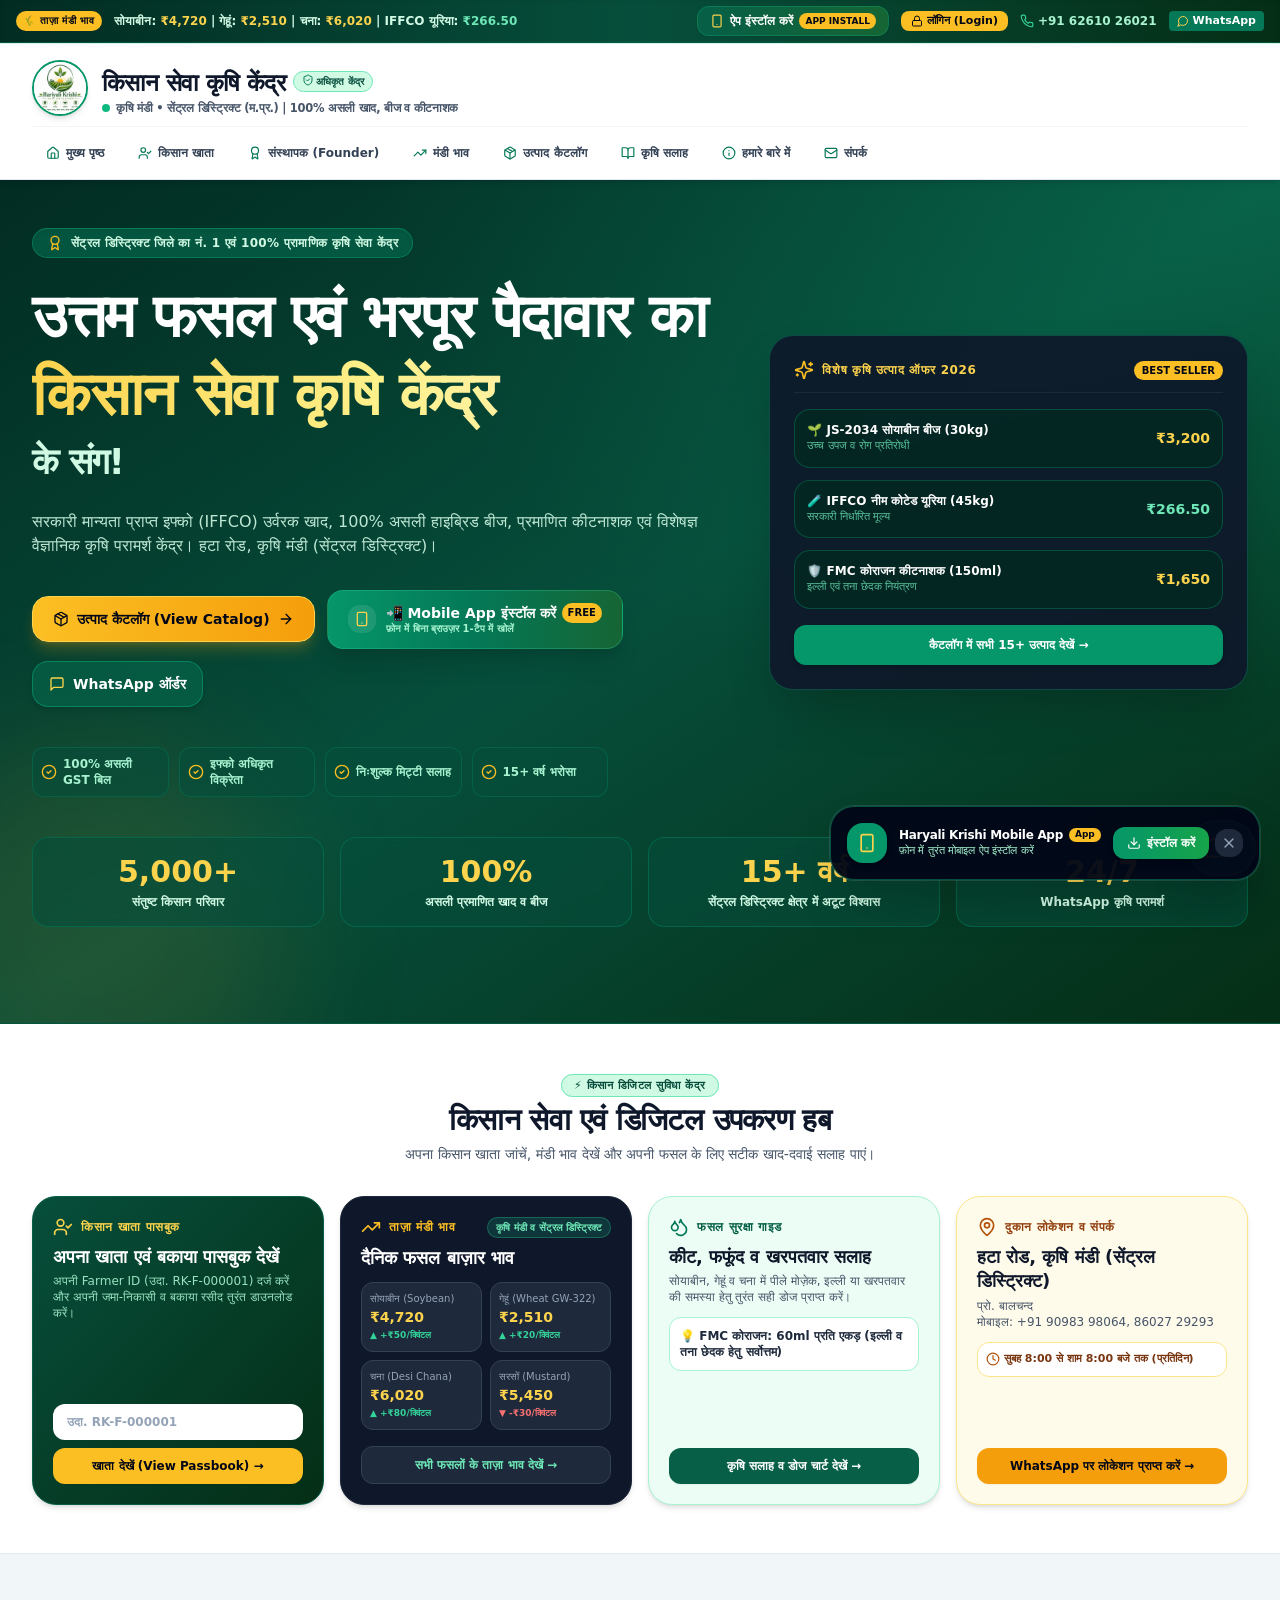
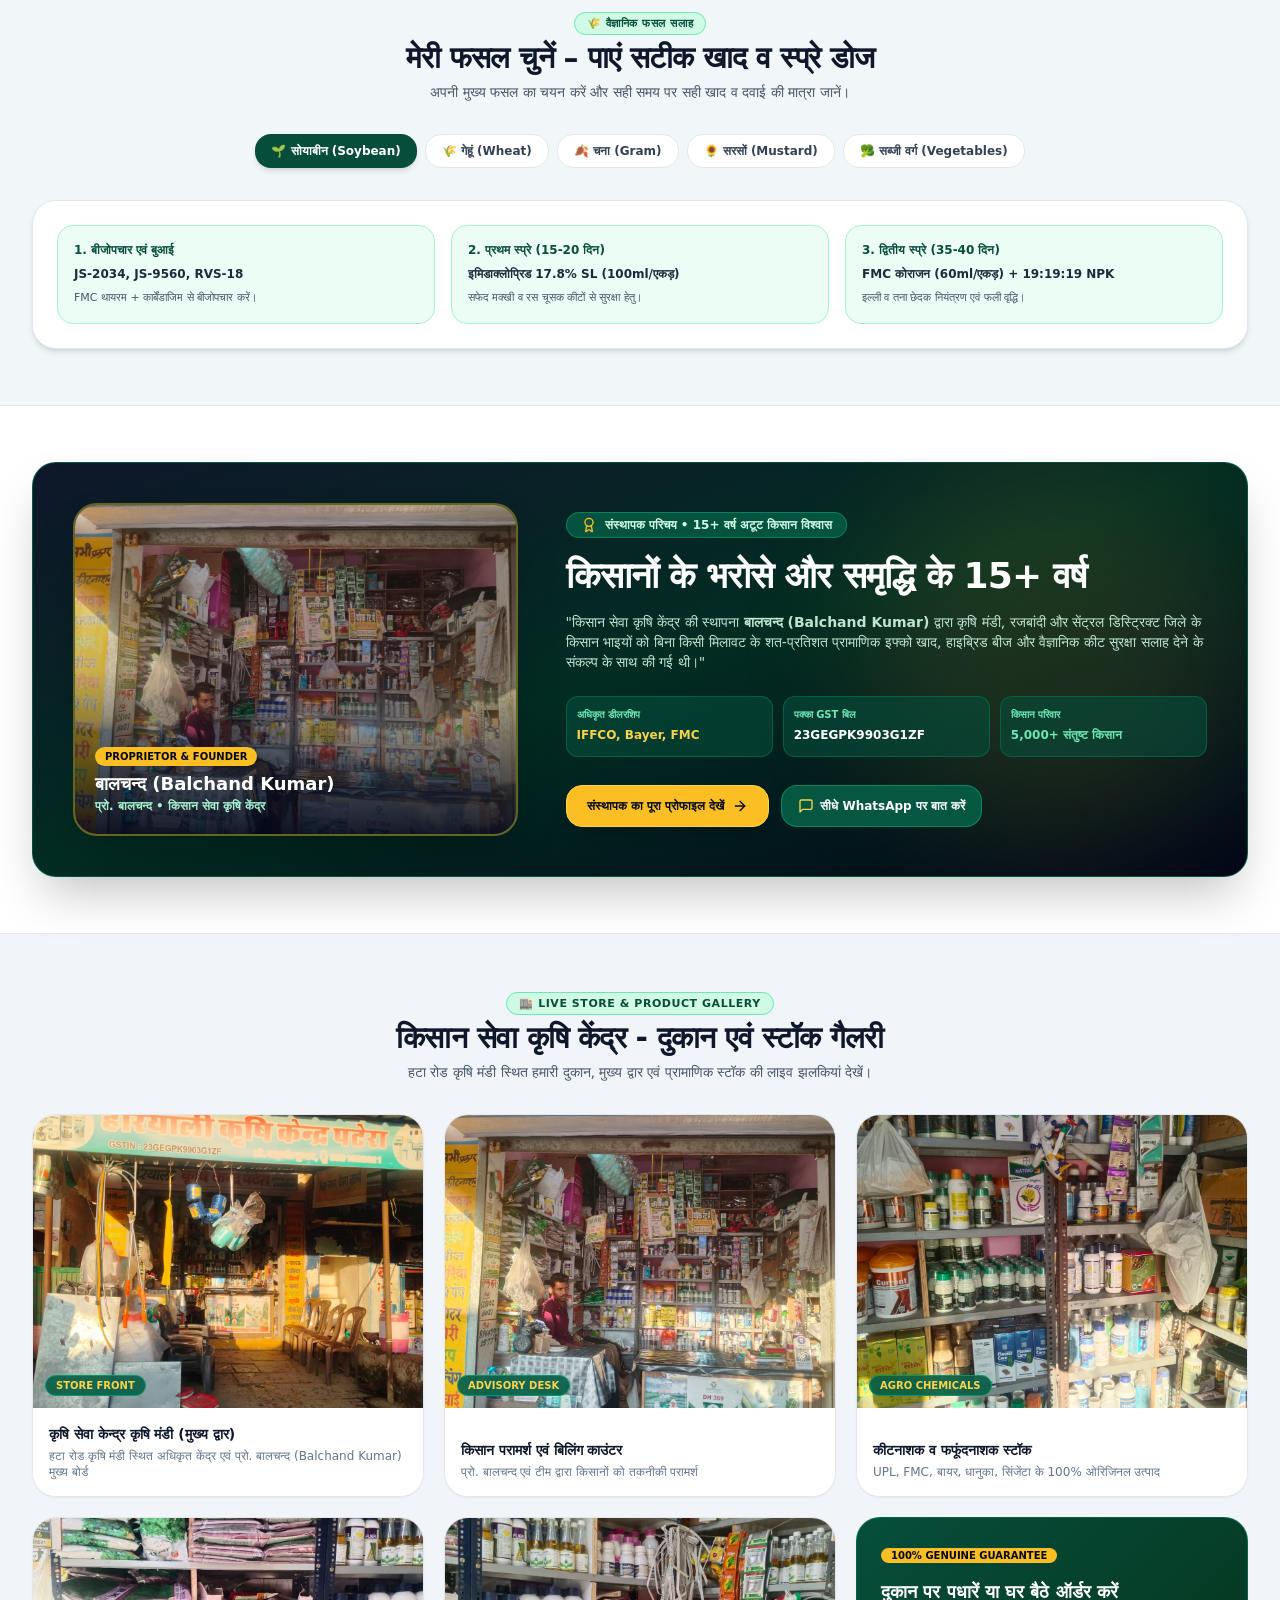
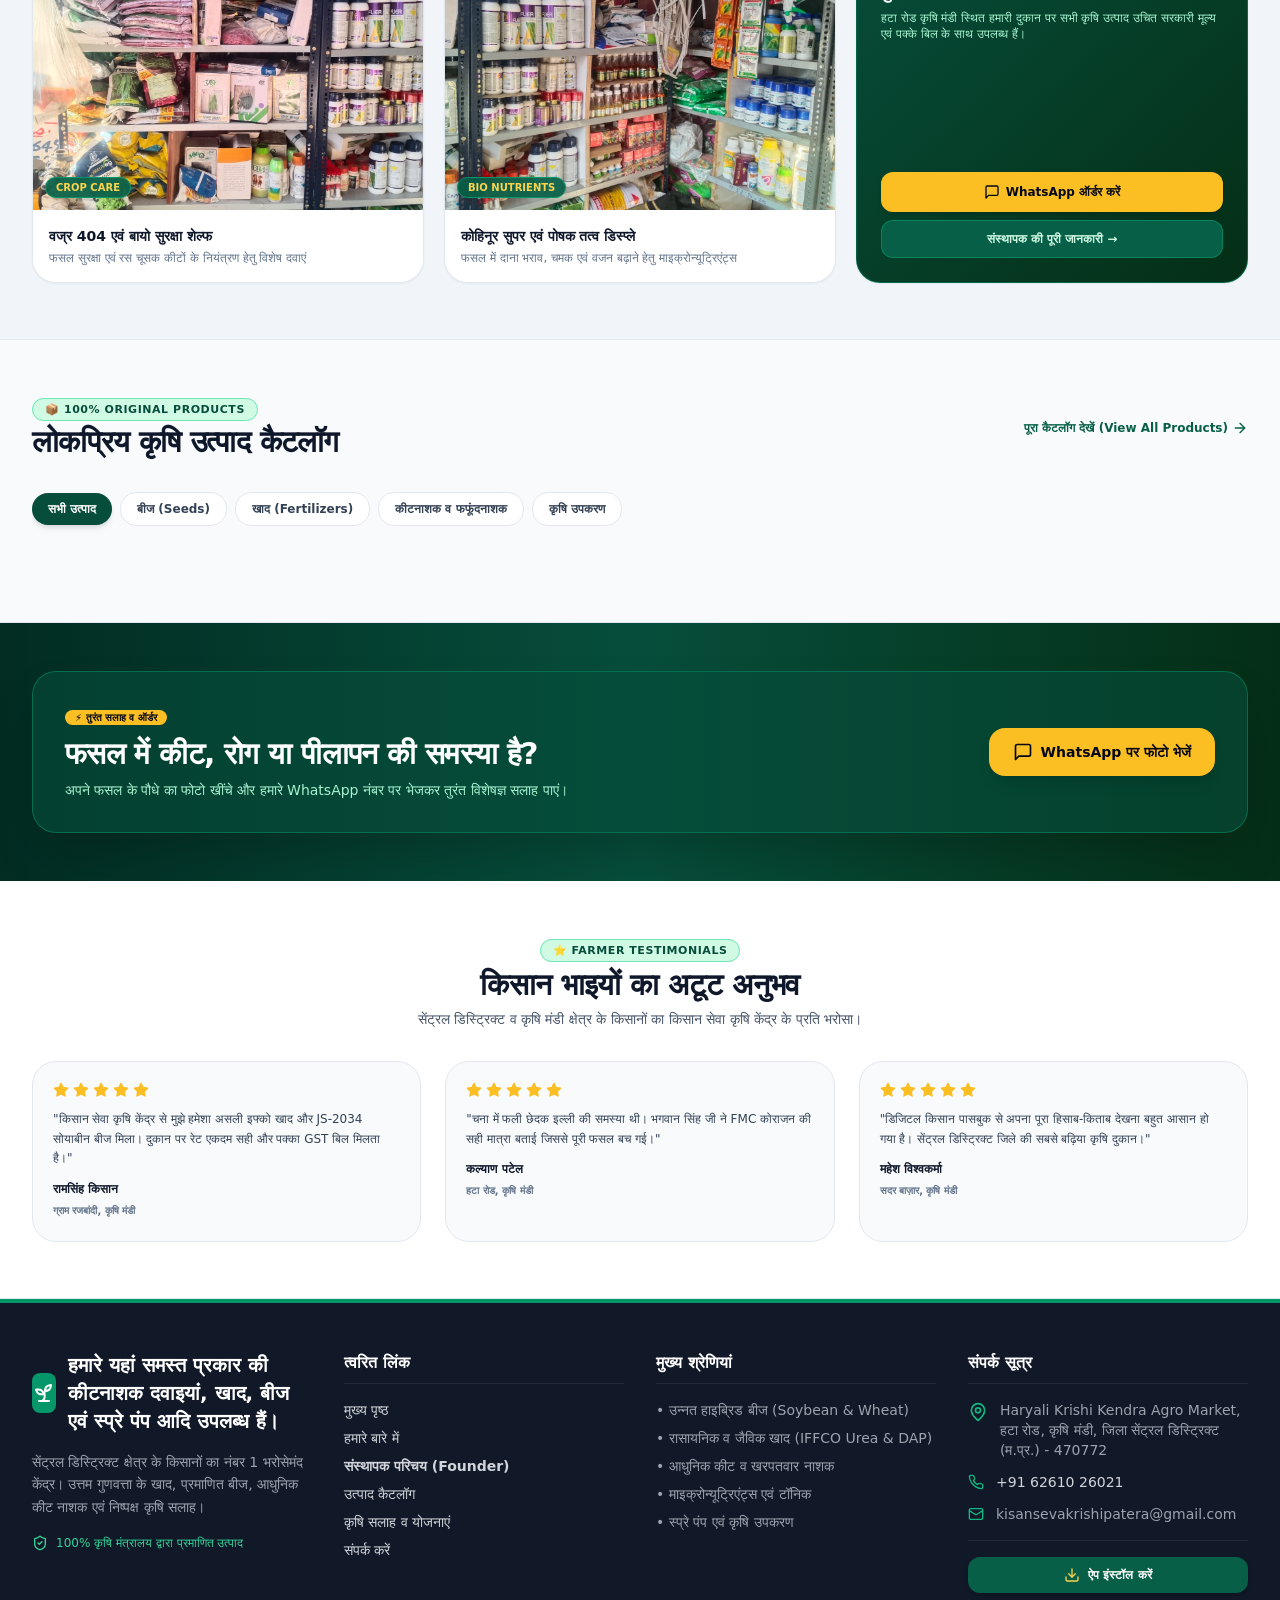
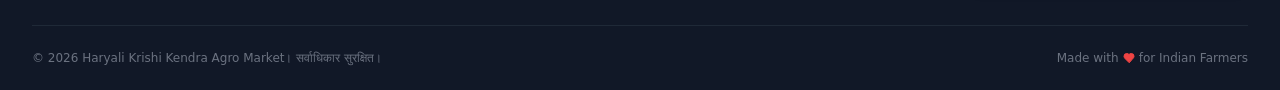
==== commit fbeff1d0: "fix(privacy): Replace client and specific location information with generic demo data" ====
--- a/about/index.html
+++ b/about/index.html
@@ -1,4 +1,4 @@
-<!doctype html>
+﻿<!doctype html>
 <html lang="hi" dir="ltr">
   <head>
     <meta http-equiv="Cache-Control" content="no-cache, no-store, must-revalidate" />
@@ -25,35 +25,35 @@
     <link href="https://fonts.googleapis.com/css2?family=Hind:wght@400;500;600;700&family=Plus+Jakarta+Sans:wght@400;500;600;700;800&display=swap" rel="stylesheet" />
 
     <!-- Primary SEO Meta Tags -->
-    <title>हरियाली कृषि केंद्र पटेरा | Hariyali Krishi Kendra • प्रो. बालचन्द (Balchand Kumar) (Balchand Kumar)</title>
-    <meta name="title" content="हरियाली कृषि केंद्र पटेरा | Hariyali Krishi Kendra • प्रो. बालचन्द (Balchand Kumar) (Balchand Kumar)" />
-    <meta name="description" content="हरियाली कृषि केंद्र, मेन रोड, पटेरा (दमोह म.प्र.) 470772 — प्रो. बालचन्द (Balchand Kumar) (+91 62610 26021)। 100% असली प्रमाणित बीज, इफ्को खाद (यूरिया, डीएपी), कीटनाशक, फफूंदनाशक, टॉनिक व रोजाना लाइव मंडी भाव। GSTIN: 23GEGPK9903G1ZF।" />
-    <meta name="keywords" content="हरियाली कृषि केंद्र, हरियाली कृषि केंद्र पटेरा, बालचन्द पटेरा, Hariyali Krishi Kendra, Balchand Kumar, Hariyali Krishi Agri Solutions, fertilizer shop patera, seed store patera damoh, patera mandi bhav, damoh krishi kendra, IFFCO urea patera, kisaan dukan patera, 23GEGPK9903G1ZF" />
-    <meta name="author" content="Balchand Kumar - Hariyali Krishi Kendra Patera" />
+    <title>किसान सेवा कृषि केंद्र | Kisan Seva Krishi Kendra • प्रो. बालचन्द (Balchand Kumar) (Balchand Kumar)</title>
+    <meta name="title" content="किसान सेवा कृषि केंद्र | Kisan Seva Krishi Kendra • प्रो. बालचन्द (Balchand Kumar) (Balchand Kumar)" />
+    <meta name="description" content="किसान सेवा कृषि केंद्र, मेन रोड, कृषि मंडी (सेंट्रल डिस्ट्रिक्ट म.प्र.) 470772 — प्रो. बालचन्द (Balchand Kumar) (+91 62610 26021)। 100% असली प्रमाणित बीज, इफ्को खाद (यूरिया, डीएपी), कीटनाशक, फफूंदनाशक, टॉनिक व रोजाना लाइव मंडी भाव। GSTIN: 23GEGPK9903G1ZF।" />
+    <meta name="keywords" content="किसान सेवा कृषि केंद्र, किसान सेवा कृषि केंद्र, बालचन्द कृषि मंडी, Kisan Seva Krishi Kendra, Balchand Kumar, Kisan Seva Krishi Agri Solutions, fertilizer shop patera, seed store patera damoh, patera mandi bhav, damoh krishi kendra, IFFCO urea patera, kisaan dukan patera, 23GEGPK9903G1ZF" />
+    <meta name="author" content="Balchand Kumar - Kisan Seva Krishi Kendra" />
     <meta name="robots" content="index, follow, max-image-preview:large, max-snippet:-1, max-video-preview:-1" />
     <link rel="canonical" href="https://greenyellow-clam-355217.hostingersite.com/" />
 
-    <!-- GEO / Local Search Geographic Tags (Patera, Damoh, MP) -->
+    <!-- GEO / Local Search Geographic Tags (Agro Market, Central District, MP) -->
     <meta name="geo.region" content="IN-MP" />
-    <meta name="geo.placename" content="Main Road, Patera, Damoh, Madhya Pradesh, 470772, India" />
+    <meta name="geo.placename" content="Main Road, Agro Market, Central District, Madhya Pradesh, 470772, India" />
     <meta name="geo.position" content="23.9960;79.6823" />
     <meta name="ICBM" content="23.9960, 79.6823" />
 
     <!-- Open Graph (OG) / WhatsApp / Facebook Link Sharing Meta Tags -->
     <meta property="og:type" content="business.business" />
-    <meta property="og:site_name" content="हरियाली कृषि केंद्र पटेरा (Hariyali Krishi Kendra)" />
-    <meta property="og:title" content="हरियाली कृषि केंद्र पटेरा | प्रो. बालचन्द (Balchand Kumar)" />
-    <meta property="og:description" content="किसान का विश्वास, हमारी पहचान - सरकारी मान्यता प्राप्त बीज, इफ्को उर्वरक खाद, कीटनाशक व दैनिक लाइव मंडी भाव | मेन रोड पटेरा (दमोह म.प्र.) फोन: +91 62610 26021" />
+    <meta property="og:site_name" content="किसान सेवा कृषि केंद्र (Kisan Seva Krishi Kendra)" />
+    <meta property="og:title" content="किसान सेवा कृषि केंद्र | प्रो. बालचन्द (Balchand Kumar)" />
+    <meta property="og:description" content="किसान का विश्वास, हमारी पहचान - सरकारी मान्यता प्राप्त बीज, इफ्को उर्वरक खाद, कीटनाशक व दैनिक लाइव मंडी भाव | मेन रोड कृषि मंडी (सेंट्रल डिस्ट्रिक्ट म.प्र.) फोन: +91 62610 26021" />
     <meta property="og:url" content="https://greenyellow-clam-355217.hostingersite.com/" />
     <meta property="og:image" content="https://greenyellow-clam-355217.hostingersite.com/store_front.jpg" />
     <meta property="og:image:secure_url" content="https://greenyellow-clam-355217.hostingersite.com/store_front.jpg" />
     <meta property="og:image:type" content="image/jpeg" />
     <meta property="og:image:width" content="1200" />
     <meta property="og:image:height" content="630" />
-    <meta property="og:image:alt" content="हरियाली कृषि केंद्र पटेरा मुख्य दुकान" />
+    <meta property="og:image:alt" content="किसान सेवा कृषि केंद्र मुख्य दुकान" />
     <meta property="og:locale" content="hi_IN" />
-    <meta property="business:contact_data:street_address" content="Main Road, Patera" />
-    <meta property="business:contact_data:locality" content="Patera" />
+    <meta property="business:contact_data:street_address" content="Main Road, Agro Market" />
+    <meta property="business:contact_data:locality" content="Agro Market" />
     <meta property="business:contact_data:region" content="Madhya Pradesh" />
     <meta property="business:contact_data:postal_code" content="470772" />
     <meta property="business:contact_data:country_name" content="India" />
@@ -62,10 +62,10 @@
     <!-- Twitter Card Meta Tags -->
     <meta name="twitter:card" content="summary_large_image" />
     <meta name="twitter:url" content="https://greenyellow-clam-355217.hostingersite.com/" />
-    <meta name="twitter:title" content="हरियाली कृषि केंद्र पटेरा | Hariyali Krishi Kendra" />
+    <meta name="twitter:title" content="किसान सेवा कृषि केंद्र | Kisan Seva Krishi Kendra" />
     <meta name="twitter:description" content="किसान का विश्वास, हमारी पहचान - सरकारी मान्यता प्राप्त बीज, इफ्को उर्वरक खाद, कीटनाशक व दैनिक मंडी भाव | प्रो. बालचन्द (Balchand Kumar) (+91 62610 26021)" />
     <meta name="twitter:image" content="https://greenyellow-clam-355217.hostingersite.com/store_front.jpg" />
-    <meta name="twitter:image:alt" content="Hariyali Krishi Kendra Patera" />
+    <meta name="twitter:image:alt" content="Kisan Seva Krishi Kendra" />
 
     <!-- JSON-LD Multi-Schema Structured Data (Schema.org / GEO / AEO AI Search) -->
 
@@ -77,15 +77,15 @@
         {
           "@type": ["LocalBusiness", "Store", "AgriculturalBusiness"],
           "@id": "https://greenyellow-clam-355217.hostingersite.com/#store",
-          "name": "हरियाली कृषि केंद्र",
+          "name": "किसान सेवा कृषि केंद्र",
           "alternateName": [
-            "हरियाली कृषि केंद्र पटेरा",
-            "Hariyali Krishi Kendra",
-            "Hariyali Krishi Kendra Patera",
-            "Hariyali Krishi Agri Solutions",
-            "बालचन्द कृषि केंद्र पटेरा"
-          ],
-          "legalName": "Hariyali Krishi Kendra",
+            "किसान सेवा कृषि केंद्र",
+            "Kisan Seva Krishi Kendra",
+            "Kisan Seva Krishi Kendra",
+            "Kisan Seva Krishi Agri Solutions",
+            "बालचन्द कृषि केंद्र कृषि मंडी"
+          ],
+          "legalName": "Kisan Seva Krishi Kendra",
           "url": "https://greenyellow-clam-355217.hostingersite.com/",
           "logo": "https://greenyellow-clam-355217.hostingersite.com/logo.jpg",
           "image": [
@@ -93,10 +93,10 @@
             "https://greenyellow-clam-355217.hostingersite.com/store_counter.jpg",
             "https://greenyellow-clam-355217.hostingersite.com/logo.jpg"
           ],
-          "description": "हरियाली कृषि केंद्र, पटेरा (दमोह म.प्र.) — प्रोप्राइटर: बालचन्द (Balchand Kumar) (+91 62610 26021)। 100% असली प्रमाणित बीज, इफ्को खाद (यूरिया, डीएपी), आधुनिक कीटनाशक, फफूंदनाशक, टॉनिक व रोजाना लाइव मंडी भाव। GSTIN: 23GEGPK9903G1ZF।",
+          "description": "किसान सेवा कृषि केंद्र, कृषि मंडी (सेंट्रल डिस्ट्रिक्ट म.प्र.) — प्रोप्राइटर: बालचन्द (Balchand Kumar) (+91 62610 26021)। 100% असली प्रमाणित बीज, इफ्को खाद (यूरिया, डीएपी), आधुनिक कीटनाशक, फफूंदनाशक, टॉनिक व रोजाना लाइव मंडी भाव। GSTIN: 23GEGPK9903G1ZF।",
           "slogan": "किसान का विश्वास, हमारी पहचान",
           "telephone": "+916261026021",
-          "email": "hariyalikrishipatera@gmail.com",
+          "email": "kisansevakrishipatera@gmail.com",
           "vatID": "23GEGPK9903G1ZF",
           "taxID": "23GEGPK9903G1ZF",
           "priceRange": "₹₹",
@@ -104,8 +104,8 @@
           "paymentAccepted": "Cash, UPI, PhonePe, Google Pay, Bank Transfer, Udhaar",
           "address": {
             "@type": "PostalAddress",
-            "streetAddress": "Main Road, Patera",
-            "addressLocality": "Patera",
+            "streetAddress": "Main Road, Agro Market",
+            "addressLocality": "Agro Market",
             "addressRegion": "Madhya Pradesh",
             "postalCode": "470772",
             "addressCountry": "IN"
@@ -117,8 +117,8 @@
           },
           "hasMap": "https://share.google/1FEpTYPZOABbz85Vl",
           "areaServed": [
-            { "@type": "AdministrativeArea", "name": "Patera" },
-            { "@type": "AdministrativeArea", "name": "Damoh" },
+            { "@type": "AdministrativeArea", "name": "Agro Market" },
+            { "@type": "AdministrativeArea", "name": "Central District" },
             { "@type": "AdministrativeArea", "name": "Hatta" },
             { "@type": "AdministrativeArea", "name": "Madhya Pradesh" }
           ],
@@ -134,14 +134,14 @@
             "@type": "Person",
             "@id": "https://greenyellow-clam-355217.hostingersite.com/#founder",
             "name": "बालचन्द (Balchand Kumar)",
-            "alternateName": ["Balchand Kumar", "बालचन्द पटेरा"],
+            "alternateName": ["Balchand Kumar", "बालचन्द कृषि मंडी"],
             "jobTitle": "प्रोप्राइटर एवं मुख्य संचालक (Proprietor)",
             "telephone": "+916261026021",
-            "email": "hariyalikrishipatera@gmail.com",
+            "email": "kisansevakrishipatera@gmail.com",
             "address": {
               "@type": "PostalAddress",
               "streetAddress": "Main Road",
-              "addressLocality": "Patera",
+              "addressLocality": "Agro Market",
               "addressRegion": "Madhya Pradesh",
               "postalCode": "470772",
               "addressCountry": "IN"
@@ -157,8 +157,8 @@
           "@type": "WebSite",
           "@id": "https://greenyellow-clam-355217.hostingersite.com/#website",
           "url": "https://greenyellow-clam-355217.hostingersite.com/",
-          "name": "हरियाली कृषि केंद्र पटेरा",
-          "description": "हरियाली कृषि केंद्र पटेरा का आधिकारिक डिजिटल कृषि पोर्टल व मंडी भाव",
+          "name": "किसान सेवा कृषि केंद्र",
+          "description": "किसान सेवा कृषि केंद्र का आधिकारिक डिजिटल कृषि पोर्टल व मंडी भाव",
           "publisher": {
             "@id": "https://greenyellow-clam-355217.hostingersite.com/#store"
           },
@@ -170,23 +170,23 @@
           "mainEntity": [
             {
               "@type": "Question",
-              "name": "हरियाली कृषि केंद्र पटेरा कहां स्थित है?",
-              "acceptedAnswer": {
-                "@type": "Answer",
-                "text": "हरियाली कृषि केंद्र मेन रोड, पटेरा, जिला दमोह (मध्य प्रदेश) - 470772 में स्थित है। प्रोप्राइटर: बालचन्द (Balchand Kumar)। संपर्क मोबाइल व WhatsApp: +91 62610 26021।"
+              "name": "किसान सेवा कृषि केंद्र कहां स्थित है?",
+              "acceptedAnswer": {
+                "@type": "Answer",
+                "text": "किसान सेवा कृषि केंद्र मेन रोड, कृषि मंडी, जिला सेंट्रल डिस्ट्रिक्ट (मध्य प्रदेश) - 470772 में स्थित है। प्रोप्राइटर: बालचन्द (Balchand Kumar)। संपर्क मोबाइल व WhatsApp: +91 62610 26021।"
               }
             },
             {
               "@type": "Question",
-              "name": "हरियाली कृषि केंद्र का जीएसटी नंबर (GSTIN) क्या है?",
-              "acceptedAnswer": {
-                "@type": "Answer",
-                "text": "हरियाली कृषि केंद्र का आधिकारिक एवं वैध जीएसटी नंबर 23GEGPK9903G1ZF है।"
+              "name": "किसान सेवा कृषि केंद्र का जीएसटी नंबर (GSTIN) क्या है?",
+              "acceptedAnswer": {
+                "@type": "Answer",
+                "text": "किसान सेवा कृषि केंद्र का आधिकारिक एवं वैध जीएसटी नंबर 23GEGPK9903G1ZF है।"
               }
             },
             {
               "@type": "Question",
-              "name": "हरियाली कृषि केंद्र पर कौन-कौन से कृषि उत्पाद मिलते हैं?",
+              "name": "किसान सेवा कृषि केंद्र पर कौन-कौन से कृषि उत्पाद मिलते हैं?",
               "acceptedAnswer": {
                 "@type": "Answer",
                 "text": "यहाँ 100% असली व प्रमाणित बीज (सोयाबीन, गेहूं, चना, सरसों), इफ्को खाद (यूरिया, डीएपी, एनपीके, नैनो यूरिया), ब्रांडेड कीटनाशक, खरपतवारनाशक, फफूंदनाशक, टॉनिक एवं कृषि स्प्रे उपकरण पक्के बिल के साथ मिलते हैं।"
@@ -194,10 +194,10 @@
             },
             {
               "@type": "Question",
-              "name": "दमोह और पटेरा का आज का लाइव मंडी भाव कैसे देखें?",
-              "acceptedAnswer": {
-                "@type": "Answer",
-                "text": "हरियाली कृषि केंद्र की आधिकारिक वेबसाइट पर रोजाना दमोह, पटेरा व आसपास की मंडियों के सोयाबीन, चना, गेहूं, सरसों व मसूर के दैनिक ताजा मंडी भाव लाइव देखे जा सकते हैं।"
+              "name": "सेंट्रल डिस्ट्रिक्ट और कृषि मंडी का आज का लाइव मंडी भाव कैसे देखें?",
+              "acceptedAnswer": {
+                "@type": "Answer",
+                "text": "किसान सेवा कृषि केंद्र की आधिकारिक वेबसाइट पर रोजाना सेंट्रल डिस्ट्रिक्ट, कृषि मंडी व आसपास की मंडियों के सोयाबीन, चना, गेहूं, सरसों व मसूर के दैनिक ताजा मंडी भाव लाइव देखे जा सकते हैं।"
               }
             }
           ]
